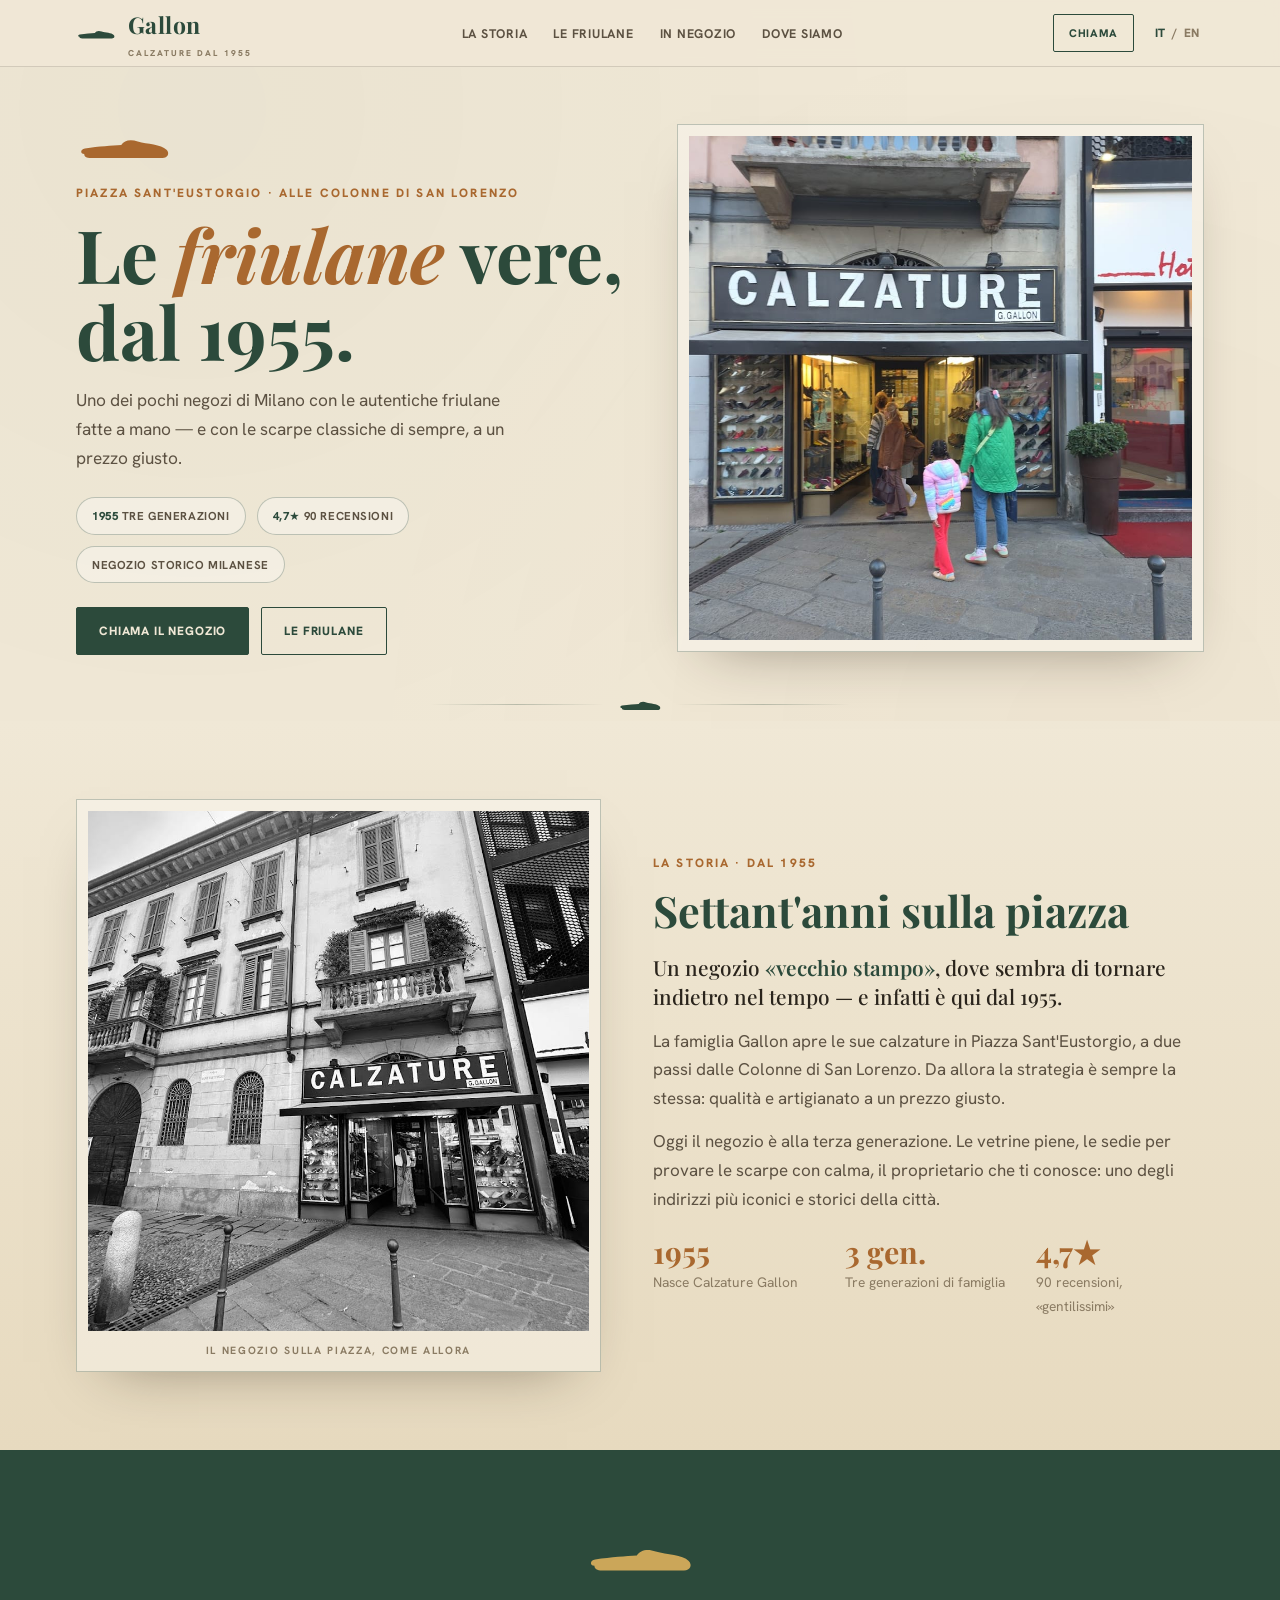
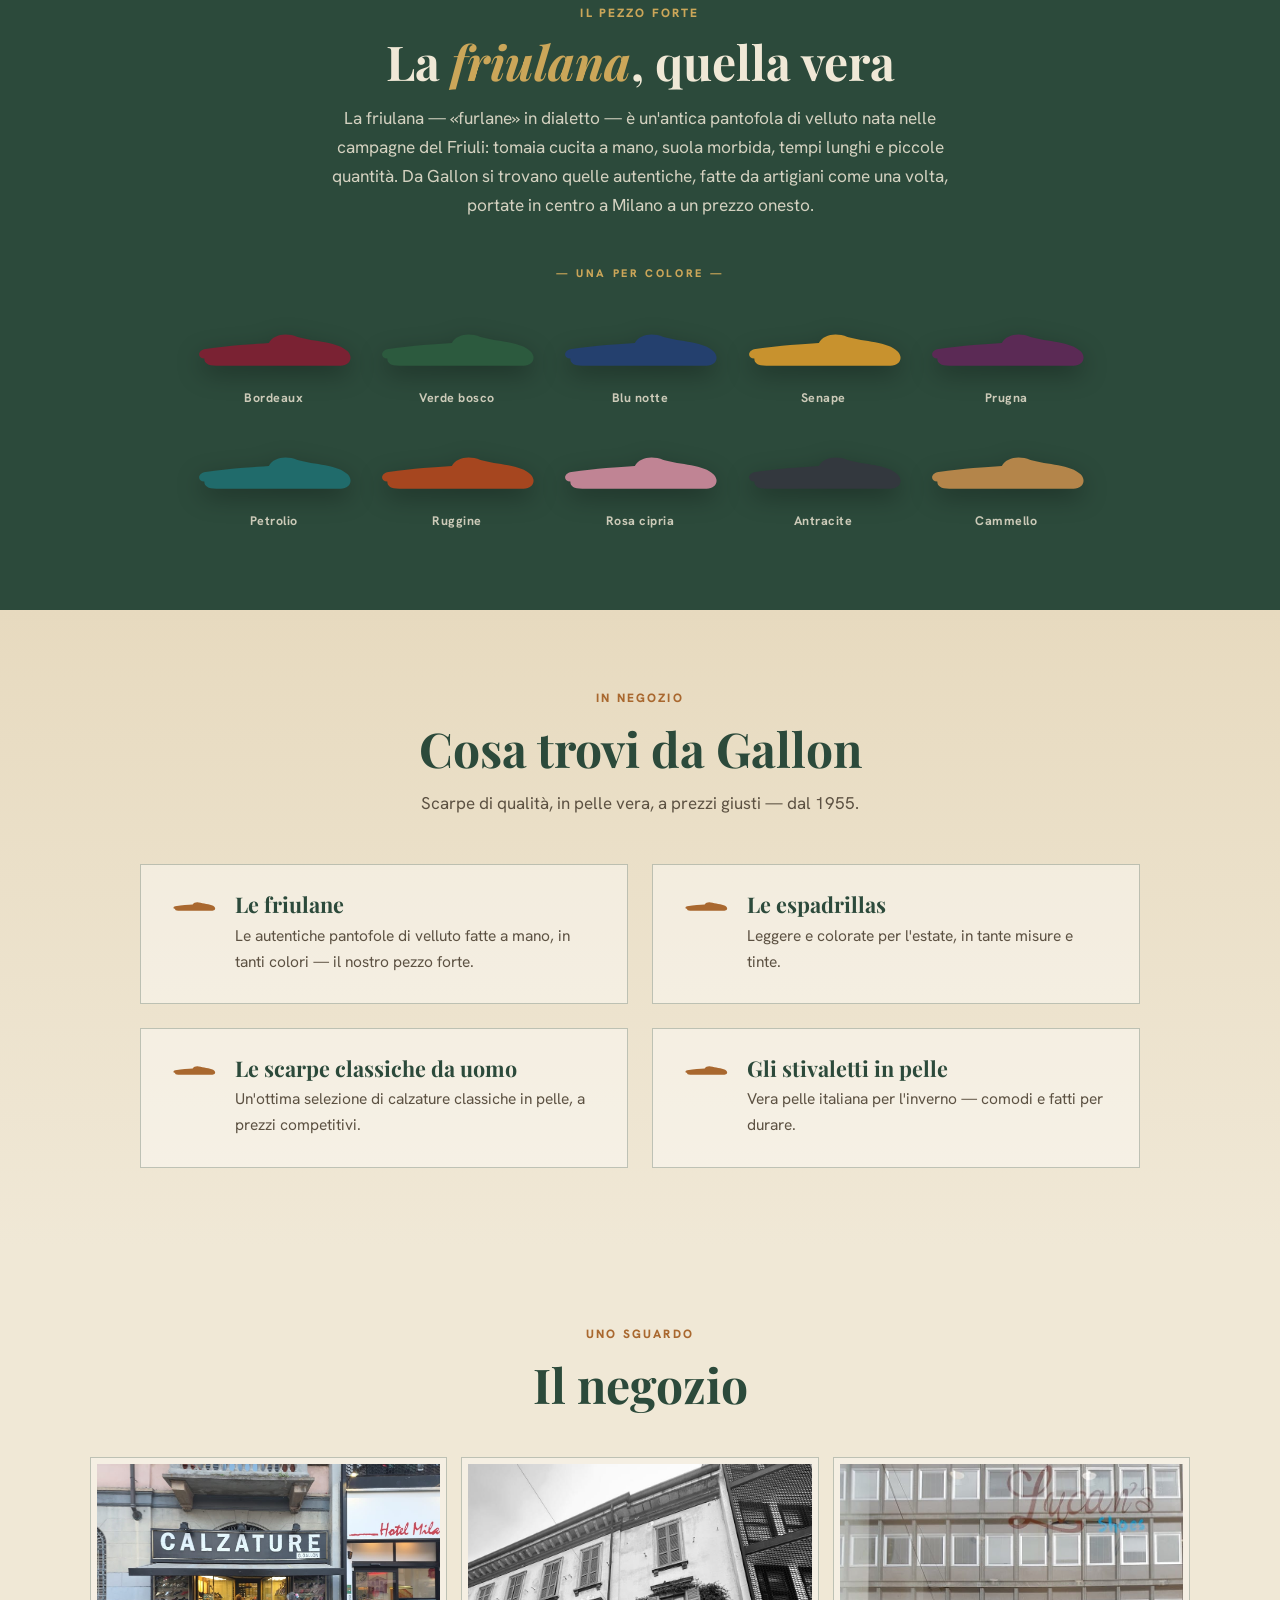
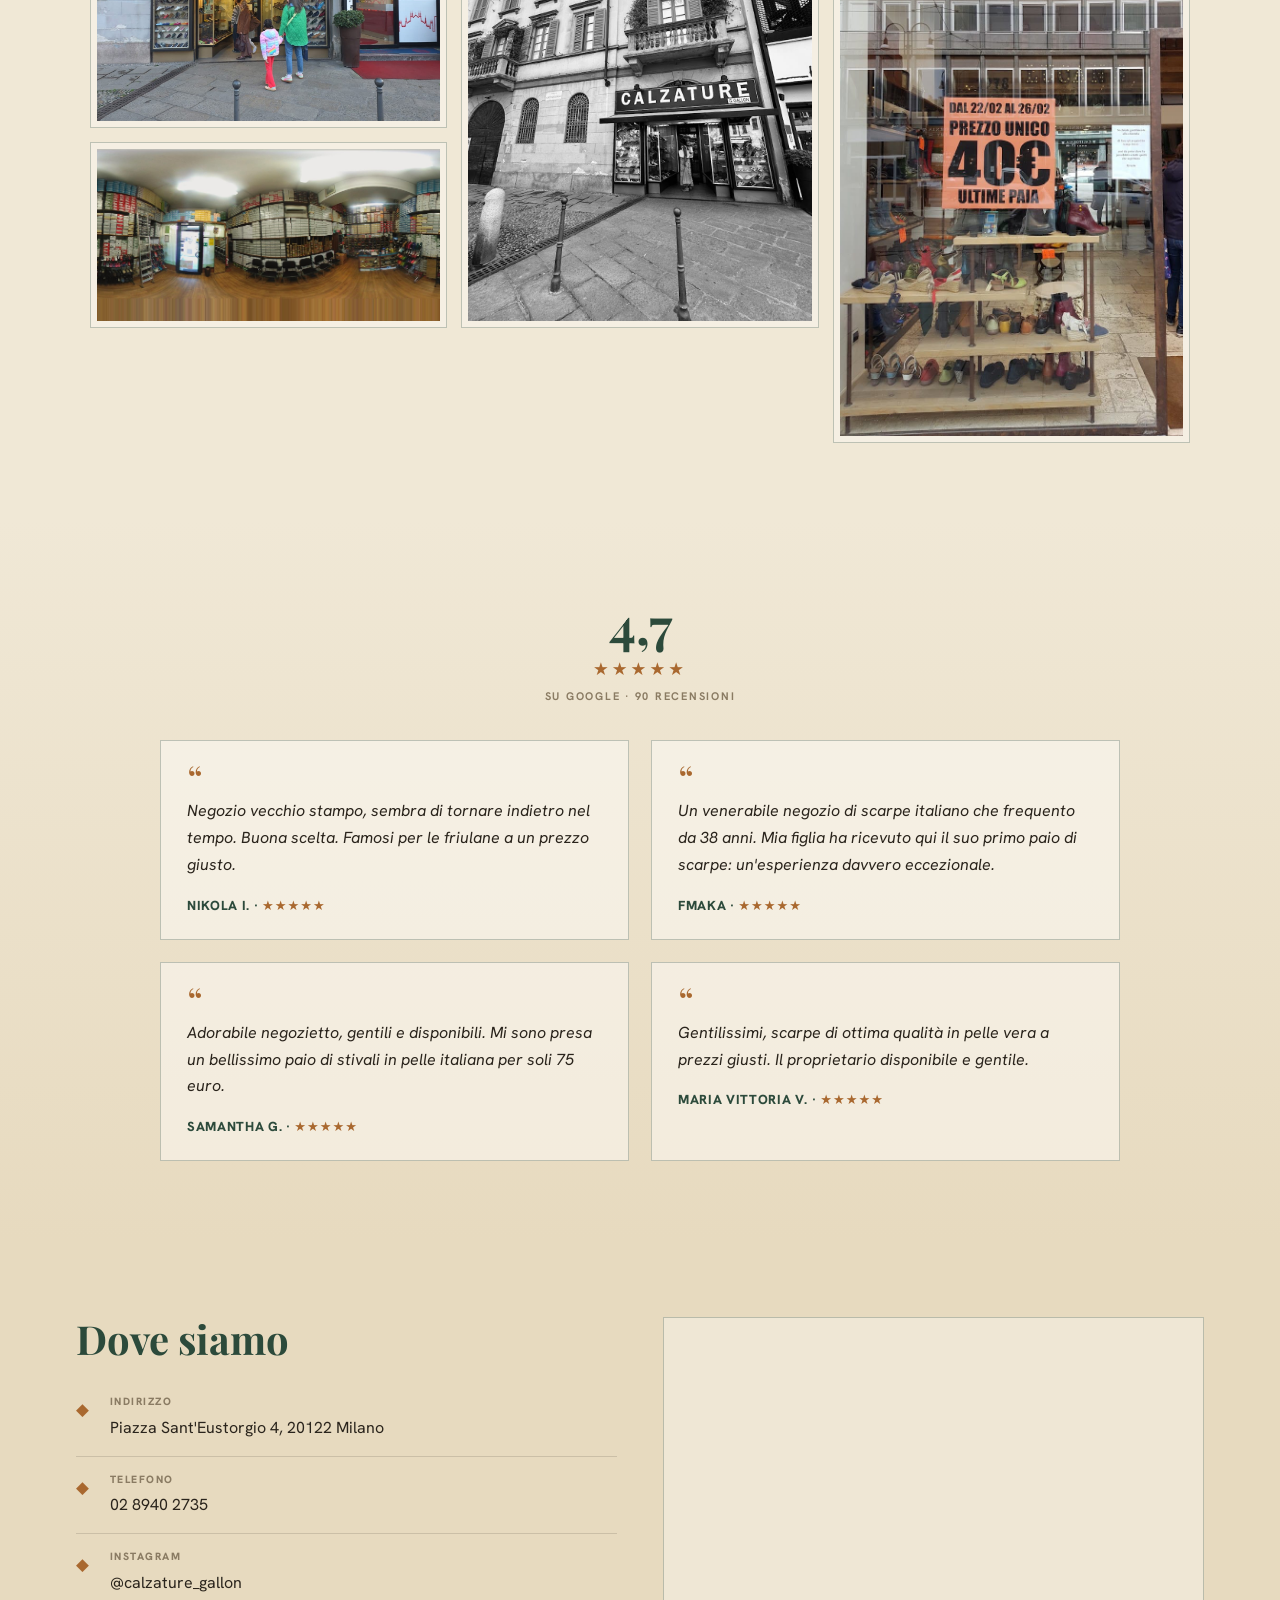
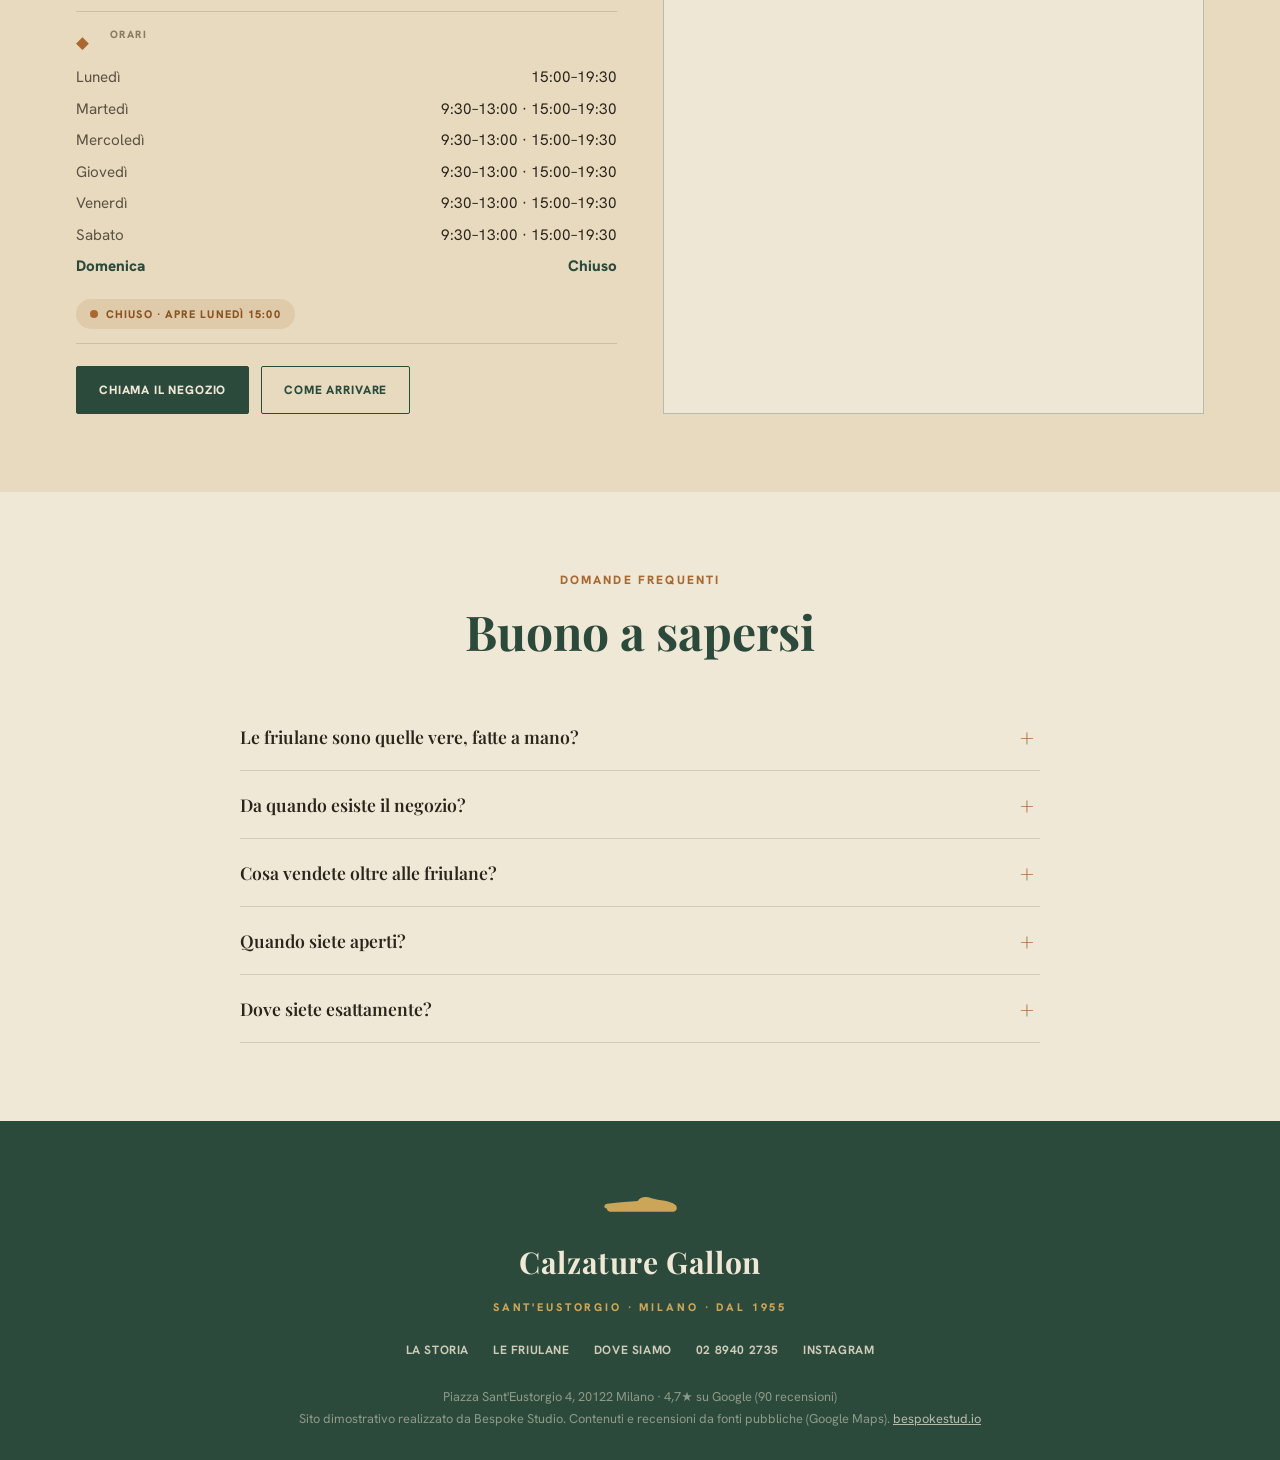
==== index.html @ dffd57d7 "Calzature Gallon — le friulane vere, dal 1955 Co-Authored-By: Claude Opus 4.8 <noreply@anthropic.com" ====
<!DOCTYPE html>
<html lang="it">
<head>
<meta charset="UTF-8">
<meta name="viewport" content="width=device-width, initial-scale=1.0">
<title>Calzature Gallon — le friulane vere, dal 1955 · Milano</title>
<meta name="description" content="Calzature Gallon, in Piazza Sant'Eustorgio a Milano dal 1955. Uno dei pochi negozi con le vere friulane fatte a mano, a un prezzo giusto — con espadrillas e scarpe classiche in pelle. Tre generazioni, vecchio stampo.">
<link rel="preconnect" href="https://fonts.googleapis.com">
<link rel="preconnect" href="https://fonts.gstatic.com" crossorigin>
<link href="https://fonts.googleapis.com/css2?family=Playfair+Display:ital,wght@0,500;0,600;0,700;1,500;1,600&family=Hanken+Grotesk:wght@400;500;600;700;800&display=swap" rel="stylesheet">
<link rel="stylesheet" href="css/styles.css?v=1">
<link rel="icon" href="data:image/svg+xml,<svg xmlns='http://www.w3.org/2000/svg' viewBox='0 0 140 62'><rect width='140' height='62' fill='%232C4A3B'/><path d='M12 44 C6 44 6 37 13 36 C34 33 52 32 66 31 C70 24 80 22 90 26 C104 30 124 30 132 38 C137 43 134 50 126 50 L22 50 C15 50 12 48 12 44 Z' fill='%23CBA659'/></svg>">
</head>
<body>

<!-- intro -->
<div id="intro">
  <svg class="friul" viewBox="0 0 140 62"><path d="M12 44 C6 44 6 37 13 36 C34 33 52 32 66 31 C70 24 80 22 90 26 C104 30 124 30 132 38 C137 43 134 50 126 50 L22 50 C15 50 12 48 12 44 Z"/></svg>
  <div class="i-name">Calzature Gallon</div>
  <div class="i-sub">Sant'Eustorgio · dal 1955</div>
</div>

<!-- header -->
<header>
  <nav class="nav wrap">
    <a class="brand" href="#hero" aria-label="Calzature Gallon">
      <svg class="friul" viewBox="0 0 140 62"><path d="M12 44 C6 44 6 37 13 36 C34 33 52 32 66 31 C70 24 80 22 90 26 C104 30 124 30 132 38 C137 43 134 50 126 50 L22 50 C15 50 12 48 12 44 Z"/></svg>
      <b>Gallon<span>Calzature dal 1955</span></b>
    </a>
    <div class="nav-links" id="navlinks">
      <a href="#storia" data-i18n="nav.storia">La storia</a>
      <a href="#friulana" data-i18n="nav.friul">Le friulane</a>
      <a href="#negozio" data-i18n="nav.negozio">In negozio</a>
      <a href="#dove" data-i18n="nav.dove">Dove siamo</a>
    </div>
    <div style="display:flex;align-items:center;gap:16px">
      <a class="nav-cta" href="tel:+390289402735" data-i18n="nav.cta">Chiama</a>
      <div class="lang"><button data-lang="it" class="on">IT</button><span>/</span><button data-lang="en">EN</button></div>
      <button class="burger" id="burger" aria-label="Menu"><span></span><span></span><span></span></button>
    </div>
  </nav>
</header>

<main>

<!-- HERO -->
<section id="hero">
  <div class="wrap hero-grid">
    <div class="hero-copy">
      <div class="hero-emblem"><svg class="friul" viewBox="0 0 140 62"><path d="M12 44 C6 44 6 37 13 36 C34 33 52 32 66 31 C70 24 80 22 90 26 C104 30 124 30 132 38 C137 43 134 50 126 50 L22 50 C15 50 12 48 12 44 Z"/></svg></div>
      <div class="hero-kick kick" data-i18n="hero.kick">Piazza Sant'Eustorgio · alle Colonne di San Lorenzo</div>
      <h1 data-i18n="hero.h1">Le <em>friulane</em> vere, dal 1955.</h1>
      <p class="hero-lead" data-i18n="hero.lead">Uno dei pochi negozi di Milano con le autentiche friulane fatte a mano — e con le scarpe classiche di sempre, a un prezzo giusto.</p>
      <div class="hero-pills">
        <span class="pill"><b>1955</b> <span data-i18n="hero.p1">tre generazioni</span></span>
        <span class="pill"><b>4,7★</b> <span data-i18n="hero.p2">90 recensioni</span></span>
        <span class="pill" data-i18n="hero.p3">Negozio storico milanese</span>
      </div>
      <div class="hero-cta">
        <a class="btn btn-solid" href="tel:+390289402735" data-i18n="hero.cta1">Chiama il negozio</a>
        <a class="btn btn-ghost" href="#friulana" data-i18n="hero.cta2">Le friulane</a>
      </div>
    </div>
    <div class="hero-photo reveal">
      <img src="img/facciata.jpg" alt="La facciata storica di Calzature Gallon in Piazza Sant'Eustorgio" loading="eager">
    </div>
  </div>
</section>

<div class="divider"><div class="rule"><svg class="friul" viewBox="0 0 140 62"><path d="M12 44 C6 44 6 37 13 36 C34 33 52 32 66 31 C70 24 80 22 90 26 C104 30 124 30 132 38 C137 43 134 50 126 50 L22 50 C15 50 12 48 12 44 Z"/></svg></div></div>

<!-- STORIA -->
<section id="storia">
  <div class="wrap storia-grid">
    <figure class="storia-photo reveal">
      <img src="img/facciata-bn.jpg" alt="Il negozio Gallon in una fotografia d'epoca in bianco e nero">
      <figcaption data-i18n="storia.cap">Il negozio sulla piazza, come allora</figcaption>
    </figure>
    <div class="storia-copy reveal">
      <span class="kick" data-i18n="storia.kick">La storia · dal 1955</span>
      <h2 data-i18n="storia.h2">Settant'anni sulla piazza</h2>
      <p class="lead" data-i18n="storia.lead">Un negozio <b>«vecchio stampo»</b>, dove sembra di tornare indietro nel tempo — e infatti è qui dal 1955.</p>
      <p data-i18n="storia.p1">La famiglia Gallon apre le sue calzature in Piazza Sant'Eustorgio, a due passi dalle Colonne di San Lorenzo. Da allora la strategia è sempre la stessa: qualità e artigianato a un prezzo giusto.</p>
      <p data-i18n="storia.p2">Oggi il negozio è alla terza generazione. Le vetrine piene, le sedie per provare le scarpe con calma, il proprietario che ti conosce: uno degli indirizzi più iconici e storici della città.</p>
      <div class="gens">
        <div class="gen"><div class="n">1955</div><div class="l" data-i18n="storia.g1">Nasce Calzature Gallon</div></div>
        <div class="gen"><div class="n" data-i18n="storia.g2n">3 gen.</div><div class="l" data-i18n="storia.g2">Tre generazioni di famiglia</div></div>
        <div class="gen"><div class="n">4,7★</div><div class="l" data-i18n="storia.g3">90 recensioni, «gentilissimi»</div></div>
      </div>
    </div>
  </div>
</section>

<!-- FRIULANA (signature) -->
<section id="friulana">
  <div class="wrap">
    <div class="friul-top reveal">
      <svg class="friul" viewBox="0 0 140 62"><path d="M12 44 C6 44 6 37 13 36 C34 33 52 32 66 31 C70 24 80 22 90 26 C104 30 124 30 132 38 C137 43 134 50 126 50 L22 50 C15 50 12 48 12 44 Z"/></svg>
      <span class="kick" data-i18n="friul.kick">Il pezzo forte</span>
      <h2 data-i18n="friul.h2">La <em>friulana</em>, quella vera</h2>
      <p data-i18n="friul.p1">La friulana — «furlane» in dialetto — è un'antica pantofola di velluto nata nelle campagne del Friuli: tomaia cucita a mano, suola morbida, tempi lunghi e piccole quantità. Da Gallon si trovano quelle autentiche, fatte da artigiani come una volta, portate in centro a Milano a un prezzo onesto.</p>
    </div>
    <div class="colors-lab" data-i18n="friul.lab">— una per colore —</div>
    <div class="colors reveal">
      <div class="swatch"><svg class="friul" viewBox="0 0 140 62" style="color:#7A2233"><path d="M12 44 C6 44 6 37 13 36 C34 33 52 32 66 31 C70 24 80 22 90 26 C104 30 124 30 132 38 C137 43 134 50 126 50 L22 50 C15 50 12 48 12 44 Z"/></svg><span>Bordeaux</span></div>
      <div class="swatch"><svg class="friul" viewBox="0 0 140 62" style="color:#2C5A3E"><path d="M12 44 C6 44 6 37 13 36 C34 33 52 32 66 31 C70 24 80 22 90 26 C104 30 124 30 132 38 C137 43 134 50 126 50 L22 50 C15 50 12 48 12 44 Z"/></svg><span>Verde bosco</span></div>
      <div class="swatch"><svg class="friul" viewBox="0 0 140 62" style="color:#24406E"><path d="M12 44 C6 44 6 37 13 36 C34 33 52 32 66 31 C70 24 80 22 90 26 C104 30 124 30 132 38 C137 43 134 50 126 50 L22 50 C15 50 12 48 12 44 Z"/></svg><span>Blu notte</span></div>
      <div class="swatch"><svg class="friul" viewBox="0 0 140 62" style="color:#C8922E"><path d="M12 44 C6 44 6 37 13 36 C34 33 52 32 66 31 C70 24 80 22 90 26 C104 30 124 30 132 38 C137 43 134 50 126 50 L22 50 C15 50 12 48 12 44 Z"/></svg><span>Senape</span></div>
      <div class="swatch"><svg class="friul" viewBox="0 0 140 62" style="color:#5B2A55"><path d="M12 44 C6 44 6 37 13 36 C34 33 52 32 66 31 C70 24 80 22 90 26 C104 30 124 30 132 38 C137 43 134 50 126 50 L22 50 C15 50 12 48 12 44 Z"/></svg><span>Prugna</span></div>
      <div class="swatch"><svg class="friul" viewBox="0 0 140 62" style="color:#206B6B"><path d="M12 44 C6 44 6 37 13 36 C34 33 52 32 66 31 C70 24 80 22 90 26 C104 30 124 30 132 38 C137 43 134 50 126 50 L22 50 C15 50 12 48 12 44 Z"/></svg><span>Petrolio</span></div>
      <div class="swatch"><svg class="friul" viewBox="0 0 140 62" style="color:#A6461F"><path d="M12 44 C6 44 6 37 13 36 C34 33 52 32 66 31 C70 24 80 22 90 26 C104 30 124 30 132 38 C137 43 134 50 126 50 L22 50 C15 50 12 48 12 44 Z"/></svg><span>Ruggine</span></div>
      <div class="swatch"><svg class="friul" viewBox="0 0 140 62" style="color:#C08494"><path d="M12 44 C6 44 6 37 13 36 C34 33 52 32 66 31 C70 24 80 22 90 26 C104 30 124 30 132 38 C137 43 134 50 126 50 L22 50 C15 50 12 48 12 44 Z"/></svg><span>Rosa cipria</span></div>
      <div class="swatch"><svg class="friul" viewBox="0 0 140 62" style="color:#33383E"><path d="M12 44 C6 44 6 37 13 36 C34 33 52 32 66 31 C70 24 80 22 90 26 C104 30 124 30 132 38 C137 43 134 50 126 50 L22 50 C15 50 12 48 12 44 Z"/></svg><span>Antracite</span></div>
      <div class="swatch"><svg class="friul" viewBox="0 0 140 62" style="color:#B4854A"><path d="M12 44 C6 44 6 37 13 36 C34 33 52 32 66 31 C70 24 80 22 90 26 C104 30 124 30 132 38 C137 43 134 50 126 50 L22 50 C15 50 12 48 12 44 Z"/></svg><span>Cammello</span></div>
    </div>
  </div>
</section>

<!-- IN NEGOZIO -->
<section id="negozio">
  <div class="wrap">
    <div class="sec-head reveal">
      <span class="kick" data-i18n="neg.kick">In negozio</span>
      <h2 data-i18n="neg.h2">Cosa trovi da Gallon</h2>
      <p data-i18n="neg.sub">Scarpe di qualità, in pelle vera, a prezzi giusti — dal 1955.</p>
    </div>
    <div class="trovi">
      <div class="trovi-card reveal"><span class="ic"><svg class="friul" viewBox="0 0 140 62"><path d="M12 44 C6 44 6 37 13 36 C34 33 52 32 66 31 C70 24 80 22 90 26 C104 30 124 30 132 38 C137 43 134 50 126 50 L22 50 C15 50 12 48 12 44 Z"/></svg></span><div><h3 data-i18n="neg.c1h">Le friulane</h3><p data-i18n="neg.c1p">Le autentiche pantofole di velluto fatte a mano, in tanti colori — il nostro pezzo forte.</p></div></div>
      <div class="trovi-card reveal"><span class="ic"><svg class="friul" viewBox="0 0 140 62"><path d="M12 44 C6 44 6 37 13 36 C34 33 52 32 66 31 C70 24 80 22 90 26 C104 30 124 30 132 38 C137 43 134 50 126 50 L22 50 C15 50 12 48 12 44 Z"/></svg></span><div><h3 data-i18n="neg.c2h">Le espadrillas</h3><p data-i18n="neg.c2p">Leggere e colorate per l'estate, in tante misure e tinte.</p></div></div>
      <div class="trovi-card reveal"><span class="ic"><svg class="friul" viewBox="0 0 140 62"><path d="M12 44 C6 44 6 37 13 36 C34 33 52 32 66 31 C70 24 80 22 90 26 C104 30 124 30 132 38 C137 43 134 50 126 50 L22 50 C15 50 12 48 12 44 Z"/></svg></span><div><h3 data-i18n="neg.c3h">Le scarpe classiche da uomo</h3><p data-i18n="neg.c3p">Un'ottima selezione di calzature classiche in pelle, a prezzi competitivi.</p></div></div>
      <div class="trovi-card reveal"><span class="ic"><svg class="friul" viewBox="0 0 140 62"><path d="M12 44 C6 44 6 37 13 36 C34 33 52 32 66 31 C70 24 80 22 90 26 C104 30 124 30 132 38 C137 43 134 50 126 50 L22 50 C15 50 12 48 12 44 Z"/></svg></span><div><h3 data-i18n="neg.c4h">Gli stivaletti in pelle</h3><p data-i18n="neg.c4p">Vera pelle italiana per l'inverno — comodi e fatti per durare.</p></div></div>
    </div>
  </div>
</section>

<!-- GALLERY -->
<section id="gallery-sec">
  <div class="wrap">
    <div class="sec-head reveal">
      <span class="kick" data-i18n="gal.kick">Uno sguardo</span>
      <h2 data-i18n="gal.h2">Il negozio</h2>
    </div>
    <div class="gallery reveal">
      <figure><img src="img/facciata.jpg" alt="La vetrina di Calzature Gallon" loading="lazy"></figure>
      <figure><img src="img/interno.jpg" alt="L'interno con le pareti di scatole e le sedie per provare le scarpe" loading="lazy"></figure>
      <figure><img src="img/facciata-bn.jpg" alt="Il negozio Gallon in bianco e nero" loading="lazy"></figure>
      <figure><img src="img/saldo.jpg" alt="Il banco delle scarpe a un prezzo giusto" loading="lazy"></figure>
    </div>
  </div>
</section>

<!-- RECENSIONI -->
<section id="recensioni">
  <div class="wrap">
    <div class="rev-top reveal">
      <div class="rev-score">4,7</div>
      <div class="rev-stars">★★★★★</div>
      <div class="rev-src" data-i18n="rev.src">Su Google · 90 recensioni</div>
    </div>
    <div class="rev-grid">
      <div class="rev-card reveal"><div class="q">“</div><p data-i18n="rev.q1">Negozio vecchio stampo, sembra di tornare indietro nel tempo. Buona scelta. Famosi per le friulane a un prezzo giusto.</p><div class="who">Nikola I. · <span class="st">★★★★★</span></div></div>
      <div class="rev-card reveal"><div class="q">“</div><p data-i18n="rev.q2">Un venerabile negozio di scarpe italiano che frequento da 38 anni. Mia figlia ha ricevuto qui il suo primo paio di scarpe: un'esperienza davvero eccezionale.</p><div class="who">FMAKA · <span class="st">★★★★★</span></div></div>
      <div class="rev-card reveal"><div class="q">“</div><p data-i18n="rev.q3">Adorabile negozietto, gentili e disponibili. Mi sono presa un bellissimo paio di stivali in pelle italiana per soli 75 euro.</p><div class="who">Samantha G. · <span class="st">★★★★★</span></div></div>
      <div class="rev-card reveal"><div class="q">“</div><p data-i18n="rev.q4">Gentilissimi, scarpe di ottima qualità in pelle vera a prezzi giusti. Il proprietario disponibile e gentile.</p><div class="who">Maria Vittoria V. · <span class="st">★★★★★</span></div></div>
    </div>
  </div>
</section>

<!-- DOVE -->
<section id="dove">
  <div class="wrap dove-grid">
    <div class="dove-info reveal">
      <h2 data-i18n="dove.h2">Dove siamo</h2>
      <div class="info-row"><span class="ic">◆</span><div><div class="lb" data-i18n="dove.addr">Indirizzo</div>
        <a class="vl" href="https://maps.google.com/?q=Calzature+Gallon+Piazza+Sant'Eustorgio+4+Milano" target="_blank" rel="noopener">Piazza Sant'Eustorgio 4, 20122 Milano</a></div></div>
      <div class="info-row"><span class="ic">◆</span><div><div class="lb" data-i18n="dove.phone">Telefono</div>
        <a class="vl" href="tel:+390289402735">02 8940 2735</a></div></div>
      <div class="info-row"><span class="ic">◆</span><div><div class="lb">Instagram</div>
        <a class="vl" href="https://instagram.com/calzature_gallon" target="_blank" rel="noopener">@calzature_gallon</a></div></div>
      <div class="info-row" style="flex-direction:column;gap:6px">
        <div style="display:flex;gap:14px"><span class="ic">◆</span><div class="lb" data-i18n="dove.hours">Orari</div></div>
        <div id="hours" style="width:100%"></div>
        <div id="statusbox"></div>
      </div>
      <div class="cta-row">
        <a class="btn btn-solid" href="tel:+390289402735" data-i18n="dove.call">Chiama il negozio</a>
        <a class="btn btn-ghost" href="https://maps.google.com/?q=Calzature+Gallon+Piazza+Sant'Eustorgio+4+Milano" target="_blank" rel="noopener" data-i18n="dove.dir">Come arrivare</a>
      </div>
    </div>
    <div class="dove-map reveal">
      <iframe title="Mappa Calzature Gallon" loading="lazy" referrerpolicy="no-referrer-when-downgrade"
        src="https://www.google.com/maps?q=Calzature+Gallon+Piazza+Sant'Eustorgio+4+Milano&output=embed"></iframe>
    </div>
  </div>
</section>

<!-- FAQ -->
<section id="faq">
  <div class="wrap">
    <div class="sec-head reveal">
      <span class="kick" data-i18n="faq.kick">Domande frequenti</span>
      <h2 data-i18n="faq.h2">Buono a sapersi</h2>
    </div>
    <div class="faq-list reveal">
      <div class="faq-item"><button class="faq-q" data-i18n="faq.q1">Le friulane sono quelle vere, fatte a mano?</button><div class="faq-a"><p data-i18n="faq.a1">Sì: da Gallon trovi le autentiche friulane in velluto, cucite a mano da artigiani secondo la tradizione, in tanti colori — a un prezzo onesto.</p></div></div>
      <div class="faq-item"><button class="faq-q" data-i18n="faq.q2">Da quando esiste il negozio?</button><div class="faq-a"><p data-i18n="faq.a2">Dal 1955, sempre in Piazza Sant'Eustorgio. Oggi siamo alla terza generazione della famiglia Gallon.</p></div></div>
      <div class="faq-item"><button class="faq-q" data-i18n="faq.q3">Cosa vendete oltre alle friulane?</button><div class="faq-a"><p data-i18n="faq.a3">Espadrillas, scarpe classiche da uomo in pelle, stivaletti in pelle italiana e calzature di qualità per tutti i giorni, a prezzi competitivi.</p></div></div>
      <div class="faq-item"><button class="faq-q" data-i18n="faq.q4">Quando siete aperti?</button><div class="faq-a"><p data-i18n="faq.a4">Lunedì 15:00–19:30; da martedì a sabato 09:30–13:00 e 15:00–19:30. Domenica chiuso.</p></div></div>
      <div class="faq-item"><button class="faq-q" data-i18n="faq.q5">Dove siete esattamente?</button><div class="faq-a"><p data-i18n="faq.a5">In Piazza Sant'Eustorgio 4, alla fine del Corso di Porta Ticinese, a due passi dalle Colonne di San Lorenzo.</p></div></div>
    </div>
  </div>
</section>

</main>

<!-- FOOTER -->
<footer>
  <svg class="friul" viewBox="0 0 140 62"><path d="M12 44 C6 44 6 37 13 36 C34 33 52 32 66 31 C70 24 80 22 90 26 C104 30 124 30 132 38 C137 43 134 50 126 50 L22 50 C15 50 12 48 12 44 Z"/></svg>
  <div class="f-name">Calzature Gallon</div>
  <div class="f-sub" data-i18n="foot.sub">Sant'Eustorgio · Milano · dal 1955</div>
  <div class="f-links">
    <a href="#storia" data-i18n="nav.storia">La storia</a>
    <a href="#friulana" data-i18n="nav.friul">Le friulane</a>
    <a href="#dove" data-i18n="nav.dove">Dove siamo</a>
    <a href="tel:+390289402735">02 8940 2735</a>
    <a href="https://instagram.com/calzature_gallon" target="_blank" rel="noopener">Instagram</a>
  </div>
  <div class="f-fine">
    Piazza Sant'Eustorgio 4, 20122 Milano · <span data-i18n="foot.rating">4,7★ su Google (90 recensioni)</span><br>
    <span data-i18n="foot.demo">Sito dimostrativo realizzato da Bespoke Studio. Contenuti e recensioni da fonti pubbliche (Google Maps).</span>
    <a href="https://bespokestud.io" target="_blank" rel="noopener">bespokestud.io</a>
  </div>
</footer>

<div class="actionbar">
  <a class="a-call" href="tel:+390289402735"><span data-i18n="ab.call">Chiama</span><span class="a-state" id="ab-state"></span></a>
  <a class="a-map" href="https://maps.google.com/?q=Calzature+Gallon+Piazza+Sant'Eustorgio+4+Milano" target="_blank" rel="noopener" data-i18n="ab.map">Mappa</a>
</div>

<script src="js/main.js?v=1"></script>
</body>
</html>
---- css/styles.css ----
/* ============================================================
   Calzature Gallon — le friulane vere, dal 1955 (Sant'Eustorgio)
   Gesto-firma: la FRIULANA (silhouette pantofola) + «una per colore»
   (la friulana nei colori del velluto) + heritage «vecchio stampo»
   Font: Playfair Display (display) · Hanken Grotesk (body)
   ============================================================ */
:root{
  --paper:#F0E8D6; --paper-2:#E7DABF; --paper-3:#DECBA6;
  --green:#2C4A3B; --green-2:#213A2E; --green-soft:#4A6A58;
  --cognac:#A9682F; --cognac-2:#8A5322;
  --ink:#2A241C; --ink-soft:#5C5142; --ink-mute:#8A7B63;
  --gold:#B0893D; --gold-2:#CBA659;
  --line:rgba(42,36,28,.15); --line-g:rgba(44,74,59,.28);
  --shadow:0 24px 58px -34px rgba(42,30,16,.5);
  --display:'Playfair Display',Georgia,serif;
  --body:'Hanken Grotesk',system-ui,sans-serif;
  --wrap:1180px;
}
*{box-sizing:border-box;margin:0;padding:0}
html{scroll-behavior:smooth}
body{font-family:var(--body);background:var(--paper);color:var(--ink);line-height:1.68;
  -webkit-font-smoothing:antialiased;overflow-x:hidden;font-size:17px}
img{max-width:100%;display:block}
a{color:inherit;text-decoration:none}
h1,h2,h3{font-family:var(--display);font-weight:700;line-height:1.1}
.wrap{max-width:var(--wrap);margin:0 auto;padding:0 26px}
.reveal{opacity:0;transform:translateY(22px);transition:opacity .9s ease,transform .9s ease}
.reveal.in{opacity:1;transform:none}
@media (prefers-reduced-motion:reduce){.reveal{opacity:1;transform:none;transition:none}}

body::before{content:"";position:fixed;inset:0;pointer-events:none;z-index:0;opacity:.5;
  background:radial-gradient(circle at 15% 12%,rgba(44,74,59,.06),transparent 55%),radial-gradient(circle at 85% 82%,rgba(169,104,47,.05),transparent 55%)}
main,header,footer{position:relative;z-index:1}

/* friulana emblem */
.friul{display:block}
.friul path{fill:currentColor}

.kick{font-family:var(--body);font-weight:800;font-size:12px;letter-spacing:.18em;text-transform:uppercase;color:var(--cognac)}

/* divider */
.rule{display:flex;align-items:center;justify-content:center;gap:14px;max-width:420px;margin:0 auto;color:var(--green)}
.rule::before,.rule::after{content:"";height:1px;flex:1;background:linear-gradient(90deg,transparent,var(--line-g),transparent)}
.rule .friul{width:44px;height:22px}

/* ---------- intro ---------- */
#intro{position:fixed;inset:0;z-index:200;background:var(--green);
  display:flex;flex-direction:column;align-items:center;justify-content:center;gap:14px;
  transition:opacity .8s ease,visibility .8s}
#intro.gone{opacity:0;visibility:hidden}
#intro .friul{width:120px;height:60px;color:var(--gold-2)}
#intro .i-name{font-family:var(--display);font-size:44px;color:var(--paper);letter-spacing:.02em}
#intro .i-sub{font-family:var(--body);font-weight:800;font-size:11px;letter-spacing:.32em;text-transform:uppercase;color:var(--gold-2)}

/* ---------- header ---------- */
header{position:sticky;top:0;z-index:100;background:rgba(240,232,214,.92);backdrop-filter:blur(8px);border-bottom:1px solid var(--line)}
.nav{display:flex;align-items:center;justify-content:space-between;height:66px}
.brand{display:flex;align-items:center;gap:12px}
.brand .friul{width:40px;height:20px;color:var(--green)}
.brand b{font-family:var(--display);font-weight:700;font-size:23px;color:var(--green);letter-spacing:.02em}
.brand b span{display:block;font-family:var(--body);font-weight:800;font-size:8.5px;letter-spacing:.24em;color:var(--ink-mute);text-transform:uppercase;margin-top:1px}
.nav-links{display:flex;gap:26px}
.nav-links a{font-family:var(--body);font-weight:700;font-size:12.5px;letter-spacing:.06em;text-transform:uppercase;color:var(--ink-soft);transition:color .25s}
.nav-links a:hover{color:var(--green)}
.nav-cta{font-family:var(--body);font-weight:800;font-size:11px;letter-spacing:.08em;text-transform:uppercase;border:1px solid var(--green);color:var(--green);padding:9px 15px;border-radius:2px;transition:.25s}
.nav-cta:hover{background:var(--green);color:var(--paper)}
.lang{display:flex;gap:2px;align-items:center;font-weight:800;font-size:12px;color:var(--ink-mute)}
.lang button{background:none;border:none;font:inherit;color:var(--ink-mute);cursor:pointer;padding:3px 5px}
.lang button.on{color:var(--green)}
.burger{display:none;background:none;border:none;cursor:pointer;flex-direction:column;gap:5px;padding:6px}
.burger span{width:24px;height:2px;background:var(--green);display:block}

/* ---------- HERO ---------- */
#hero{padding:54px 0 32px}
.hero-grid{display:grid;grid-template-columns:1.02fr .98fr;gap:52px;align-items:center}
.hero-emblem{color:var(--cognac);margin-bottom:14px}
.hero-emblem .friul{width:96px;height:48px}
.hero-kick{margin-bottom:12px}
#hero h1{font-size:clamp(2.6rem,6vw,4.6rem);color:var(--green);line-height:1.04}
#hero h1 em{font-style:italic;color:var(--cognac)}
.hero-lead{margin:18px 0 0;color:var(--ink-soft);font-size:1.08rem;max-width:44ch}
.hero-pills{display:flex;flex-wrap:wrap;gap:11px;margin-top:24px}
.pill{font-family:var(--body);font-weight:700;font-size:11.5px;letter-spacing:.05em;text-transform:uppercase;
  border:1px solid var(--line-g);border-radius:100px;padding:8px 15px;color:var(--ink-soft);background:rgba(255,255,255,.34)}
.pill b{color:var(--green);font-weight:800}
.hero-cta{display:flex;gap:12px;margin-top:24px;flex-wrap:wrap}
.hero-photo{position:relative;border:1px solid var(--line-g);padding:11px;background:rgba(255,255,255,.34);box-shadow:var(--shadow)}
.hero-photo img{width:100%;height:clamp(380px,56vh,560px);object-fit:cover}

/* ---------- buttons ---------- */
.btn{font-family:var(--body);font-weight:800;font-size:12px;letter-spacing:.07em;text-transform:uppercase;padding:13px 22px;border-radius:2px;transition:.25s;cursor:pointer;border:1px solid var(--green)}
.btn-solid{background:var(--green);color:var(--paper)}.btn-solid:hover{background:var(--green-2)}
.btn-ghost{color:var(--green);background:transparent}.btn-ghost:hover{background:var(--green);color:var(--paper)}

/* ---------- section base ---------- */
section{padding:78px 0}
.sec-head{text-align:center;max-width:680px;margin:0 auto 46px}
.sec-head .kick{display:block;margin-bottom:14px}
.sec-head h2{font-size:clamp(1.9rem,4.2vw,3rem);color:var(--green)}
.sec-head h2 em{font-style:italic;color:var(--cognac)}
.sec-head p{margin-top:14px;color:var(--ink-soft)}
.divider{padding:6px 0}

/* ---------- STORIA ---------- */
#storia{background:linear-gradient(180deg,var(--paper),var(--paper-2))}
.storia-grid{display:grid;grid-template-columns:1fr 1.05fr;gap:52px;align-items:center}
.storia-copy .kick{display:block;margin-bottom:14px}
.storia-copy h2{font-size:clamp(1.8rem,3.8vw,2.7rem);color:var(--green);margin-bottom:18px}
.storia-copy p{margin-bottom:15px;color:var(--ink-soft)}
.storia-copy .lead{font-family:var(--display);font-size:1.3rem;line-height:1.42;color:var(--ink);font-weight:500}
.storia-copy .lead b{color:var(--green);font-weight:600}
.gens{display:flex;gap:24px;margin-top:24px;flex-wrap:wrap}
.gen{flex:1;min-width:110px}
.gen .n{font-family:var(--display);font-weight:700;font-size:1.9rem;color:var(--cognac);line-height:1}
.gen .l{font-size:.86rem;color:var(--ink-mute);margin-top:4px}
.storia-photo{position:relative;border:1px solid var(--line-g);padding:11px;background:rgba(255,255,255,.34);box-shadow:var(--shadow)}
.storia-photo img{width:100%;height:520px;object-fit:cover}
.storia-photo figcaption{font-family:var(--body);font-weight:700;font-size:10.5px;letter-spacing:.16em;text-transform:uppercase;color:var(--ink-mute);text-align:center;padding-top:11px}

/* ---------- FRIULANA (signature, green band) ---------- */
#friulana{background:var(--green);color:var(--paper);position:relative;overflow:hidden}
.friul-top{max-width:760px;margin:0 auto 44px;text-align:center}
.friul-top .friul{width:110px;height:55px;color:var(--gold-2);margin:0 auto 20px}
.friul-top .kick{color:var(--gold-2);display:block;margin-bottom:12px}
.friul-top h2{font-size:clamp(2rem,4.6vw,3rem);color:var(--paper)}
.friul-top h2 em{font-style:italic;color:var(--gold-2)}
.friul-top p{color:rgba(240,232,214,.86);font-size:1.08rem;max-width:620px;margin:16px auto 0}
.colors-lab{text-align:center;font-family:var(--body);font-weight:800;font-size:11px;letter-spacing:.24em;text-transform:uppercase;color:var(--gold-2);margin-bottom:24px}
.colors{display:grid;grid-template-columns:repeat(5,1fr);gap:20px 16px;max-width:900px;margin:0 auto}
.swatch{text-align:center}
.swatch .friul{width:100%;height:auto;filter:drop-shadow(0 8px 12px rgba(0,0,0,.3))}
.swatch span{display:block;font-family:var(--body);font-weight:700;font-size:.78rem;letter-spacing:.04em;color:rgba(240,232,214,.82);margin-top:8px}

/* ---------- IN NEGOZIO ---------- */
#negozio{background:linear-gradient(180deg,var(--paper-2),var(--paper))}
.trovi{display:grid;grid-template-columns:repeat(2,1fr);gap:24px;max-width:1000px;margin:0 auto}
.trovi-card{background:rgba(255,255,255,.4);border:1px solid var(--line-g);padding:28px 30px;display:flex;gap:18px;align-items:flex-start}
.trovi-card .ic{color:var(--cognac);flex:0 0 auto}
.trovi-card .ic .friul{width:46px;height:23px}
.trovi-card h3{font-size:1.35rem;color:var(--green);margin-bottom:6px}
.trovi-card p{color:var(--ink-soft);font-size:.97rem}

/* ---------- GALLERY ---------- */
.gallery{columns:3;column-gap:14px;max-width:1100px;margin:0 auto}
.gallery figure{break-inside:avoid;margin:0 0 14px;overflow:hidden;border:1px solid var(--line-g);padding:6px;background:rgba(255,255,255,.32)}
.gallery img{width:100%;transition:transform .7s ease}
.gallery figure:hover img{transform:scale(1.045)}

/* ---------- RECENSIONI ---------- */
#recensioni{background:linear-gradient(180deg,var(--paper),var(--paper-2))}
.rev-top{text-align:center;margin-bottom:34px}
.rev-score{font-family:var(--display);font-weight:700;font-size:3.2rem;color:var(--green);line-height:1}
.rev-stars{color:var(--cognac);letter-spacing:3px;font-size:1.1rem;margin:4px 0}
.rev-src{font-family:var(--body);font-weight:700;font-size:11px;letter-spacing:.16em;text-transform:uppercase;color:var(--ink-mute)}
.rev-grid{display:grid;grid-template-columns:repeat(2,1fr);gap:22px;max-width:960px;margin:0 auto}
.rev-card{background:rgba(255,255,255,.44);border:1px solid var(--line-g);padding:26px 26px 22px}
.rev-card .q{font-family:var(--display);color:var(--cognac);font-size:2.4rem;line-height:.6}
.rev-card p{color:var(--ink);font-size:1rem;margin:8px 0 16px;font-style:italic}
.rev-card .who{font-family:var(--body);font-weight:800;font-size:.82rem;color:var(--green);letter-spacing:.05em;text-transform:uppercase}
.rev-card .st{color:var(--cognac);letter-spacing:1px}

/* ---------- DOVE ---------- */
#dove{background:var(--paper-2)}
.dove-grid{display:grid;grid-template-columns:1fr 1fr;gap:46px;align-items:stretch}
.dove-info h2{color:var(--green);font-size:clamp(1.7rem,3.6vw,2.5rem);margin-bottom:18px}
.info-row{display:flex;gap:14px;padding:14px 0;border-bottom:1px solid var(--line)}
.info-row .ic{color:var(--cognac);flex:0 0 20px;margin-top:2px;font-size:1.05rem}
.info-row .lb{font-family:var(--body);font-weight:800;font-size:10.5px;letter-spacing:.14em;text-transform:uppercase;color:var(--ink-mute);margin-bottom:2px}
.info-row .vl{color:var(--ink);font-size:1rem}
.info-row a.vl:hover{color:var(--green)}
.hours-line{display:flex;justify-content:space-between;gap:12px;font-size:.95rem;padding:3px 0}
.hours-line.today{color:var(--green);font-weight:800}
.hours-line .d{color:var(--ink-soft)}
.hours-line.today .d{color:var(--green)}
.status{display:inline-flex;align-items:center;gap:8px;font-family:var(--body);font-weight:800;font-size:11px;letter-spacing:.1em;text-transform:uppercase;margin-top:10px;padding:6px 14px;border-radius:100px}
.status .dot{width:8px;height:8px;border-radius:50%}
.status.open{background:rgba(44,74,59,.14);color:var(--green)}.status.open .dot{background:#3d7a52}
.status.closed{background:rgba(169,104,47,.14);color:var(--cognac-2)}.status.closed .dot{background:var(--cognac)}
.dove-map{border:1px solid var(--line-g);padding:10px;background:rgba(255,255,255,.34);min-height:420px}
.dove-map iframe{width:100%;height:100%;min-height:400px;border:0;filter:sepia(.08) saturate(1.03)}
.cta-row{display:flex;flex-wrap:wrap;gap:12px;margin-top:22px}

/* ---------- FAQ ---------- */
#faq{background:var(--paper)}
.faq-list{max-width:800px;margin:0 auto}
.faq-item{border-bottom:1px solid var(--line)}
.faq-q{width:100%;text-align:left;background:none;border:none;cursor:pointer;font-family:var(--display);font-weight:600;font-size:1.1rem;color:var(--ink);padding:22px 40px 22px 0;position:relative}
.faq-q::after{content:"+";position:absolute;right:6px;top:50%;transform:translateY(-50%);color:var(--cognac);font-size:1.5rem;transition:transform .3s}
.faq-item.open .faq-q::after{content:"–"}
.faq-a{max-height:0;overflow:hidden;transition:max-height .4s ease}
.faq-a p{padding:0 0 22px;color:var(--ink-soft)}

/* ---------- FOOTER ---------- */
footer{background:var(--green);color:var(--paper);text-align:center;padding:60px 0 30px}
footer .friul{width:80px;height:40px;color:var(--gold-2);margin:0 auto 16px}
footer .f-name{font-family:var(--display);font-weight:700;font-size:30px;color:var(--paper);letter-spacing:.02em}
footer .f-sub{font-family:var(--body);font-weight:800;font-size:11px;letter-spacing:.26em;text-transform:uppercase;color:var(--gold-2);margin:10px 0 24px}
footer .f-links{display:flex;gap:24px;justify-content:center;flex-wrap:wrap;font-family:var(--body);font-weight:700;font-size:12px;letter-spacing:.05em;text-transform:uppercase}
footer .f-links a{color:rgba(240,232,214,.82);transition:.25s}
footer .f-links a:hover{color:var(--gold-2)}
footer .f-fine{margin-top:26px;font-size:.8rem;color:rgba(240,232,214,.5);line-height:1.7}
footer .f-fine a{color:rgba(240,232,214,.72);text-decoration:underline}

/* ---------- action bar ---------- */
.actionbar{position:fixed;bottom:0;left:0;right:0;z-index:90;display:none;background:rgba(42,36,28,.97);backdrop-filter:blur(8px);padding:9px 14px;gap:10px;border-top:1px solid var(--line-g)}
.actionbar a{flex:1;text-align:center;font-family:var(--body);font-weight:800;font-size:11px;letter-spacing:.05em;text-transform:uppercase;padding:11px 6px;border-radius:2px}
.actionbar .a-call{background:var(--cognac);color:var(--paper)}
.actionbar .a-map{background:transparent;color:var(--paper);border:1px solid var(--gold-2)}
.actionbar .a-state{font-size:9px;color:var(--gold-2);display:block;margin-top:2px;letter-spacing:.06em}

/* ---------- responsive ---------- */
@media (max-width:900px){
  .nav-links,.nav-cta{display:none}
  .burger{display:flex}
  .nav-links.show{display:flex;position:absolute;top:66px;left:0;right:0;flex-direction:column;background:var(--paper);padding:20px 26px;gap:18px;border-bottom:1px solid var(--line)}
  .hero-grid,.storia-grid,.dove-grid{grid-template-columns:1fr;gap:34px}
  .hero-photo img,.storia-photo img{height:420px}
  .colors{grid-template-columns:repeat(3,1fr)}
  .trovi,.rev-grid{grid-template-columns:1fr}
  .gallery{columns:2}
  .actionbar{display:flex}
  body{padding-bottom:66px}
}
@media (max-width:560px){ section{padding:56px 0} .gallery{columns:1} .colors{grid-template-columns:repeat(2,1fr)} }
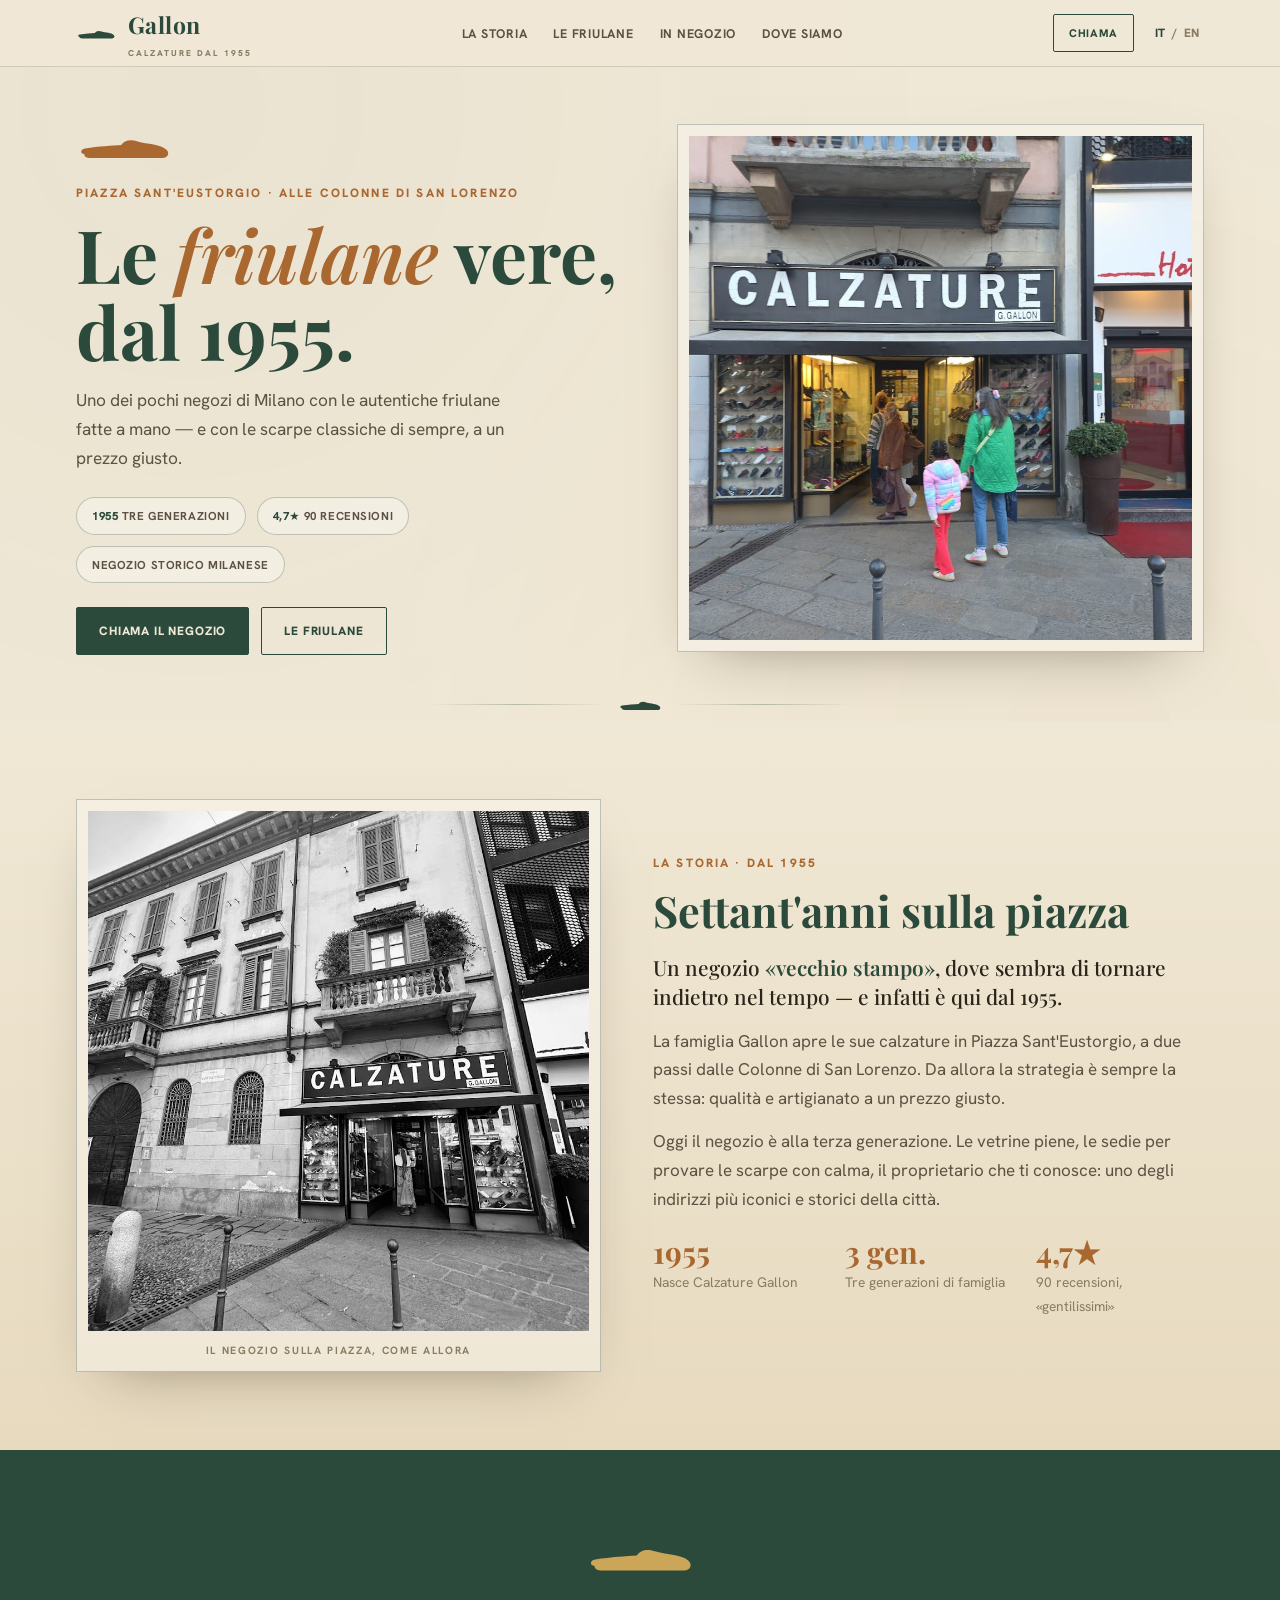
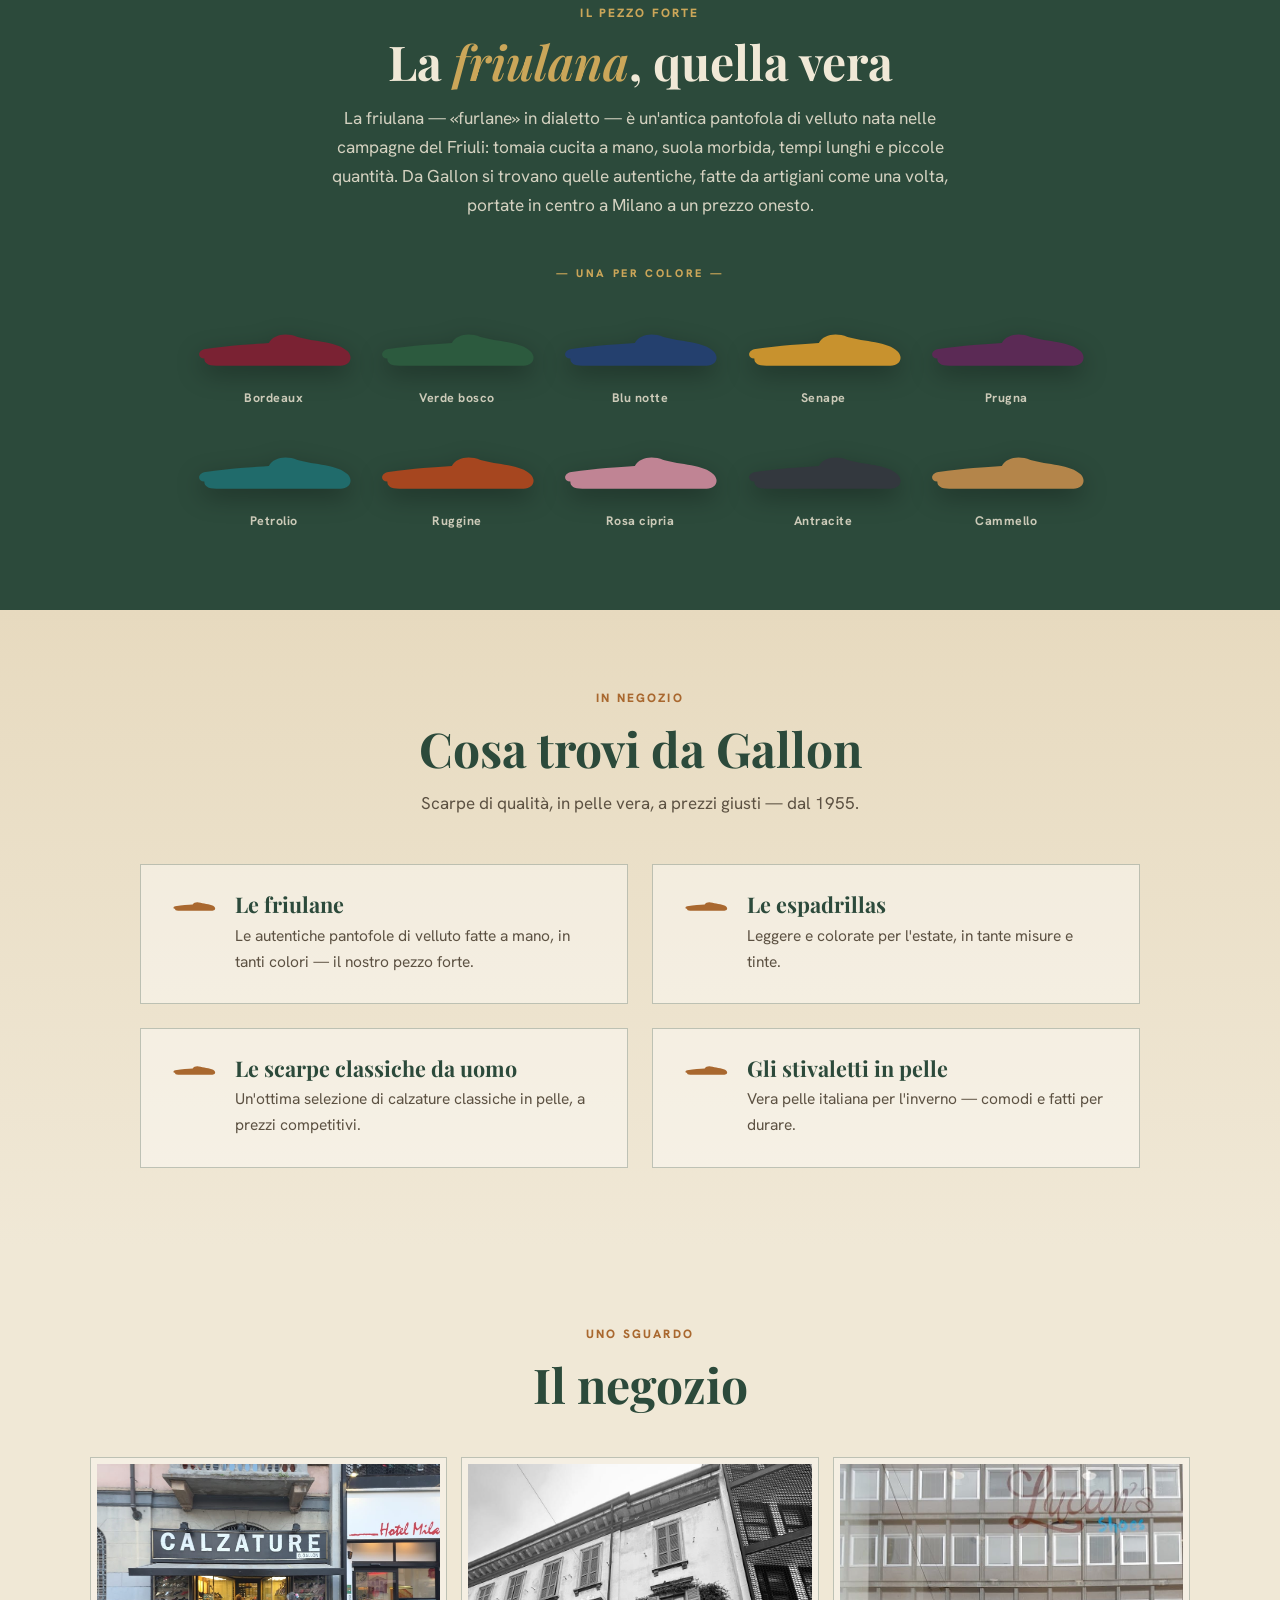
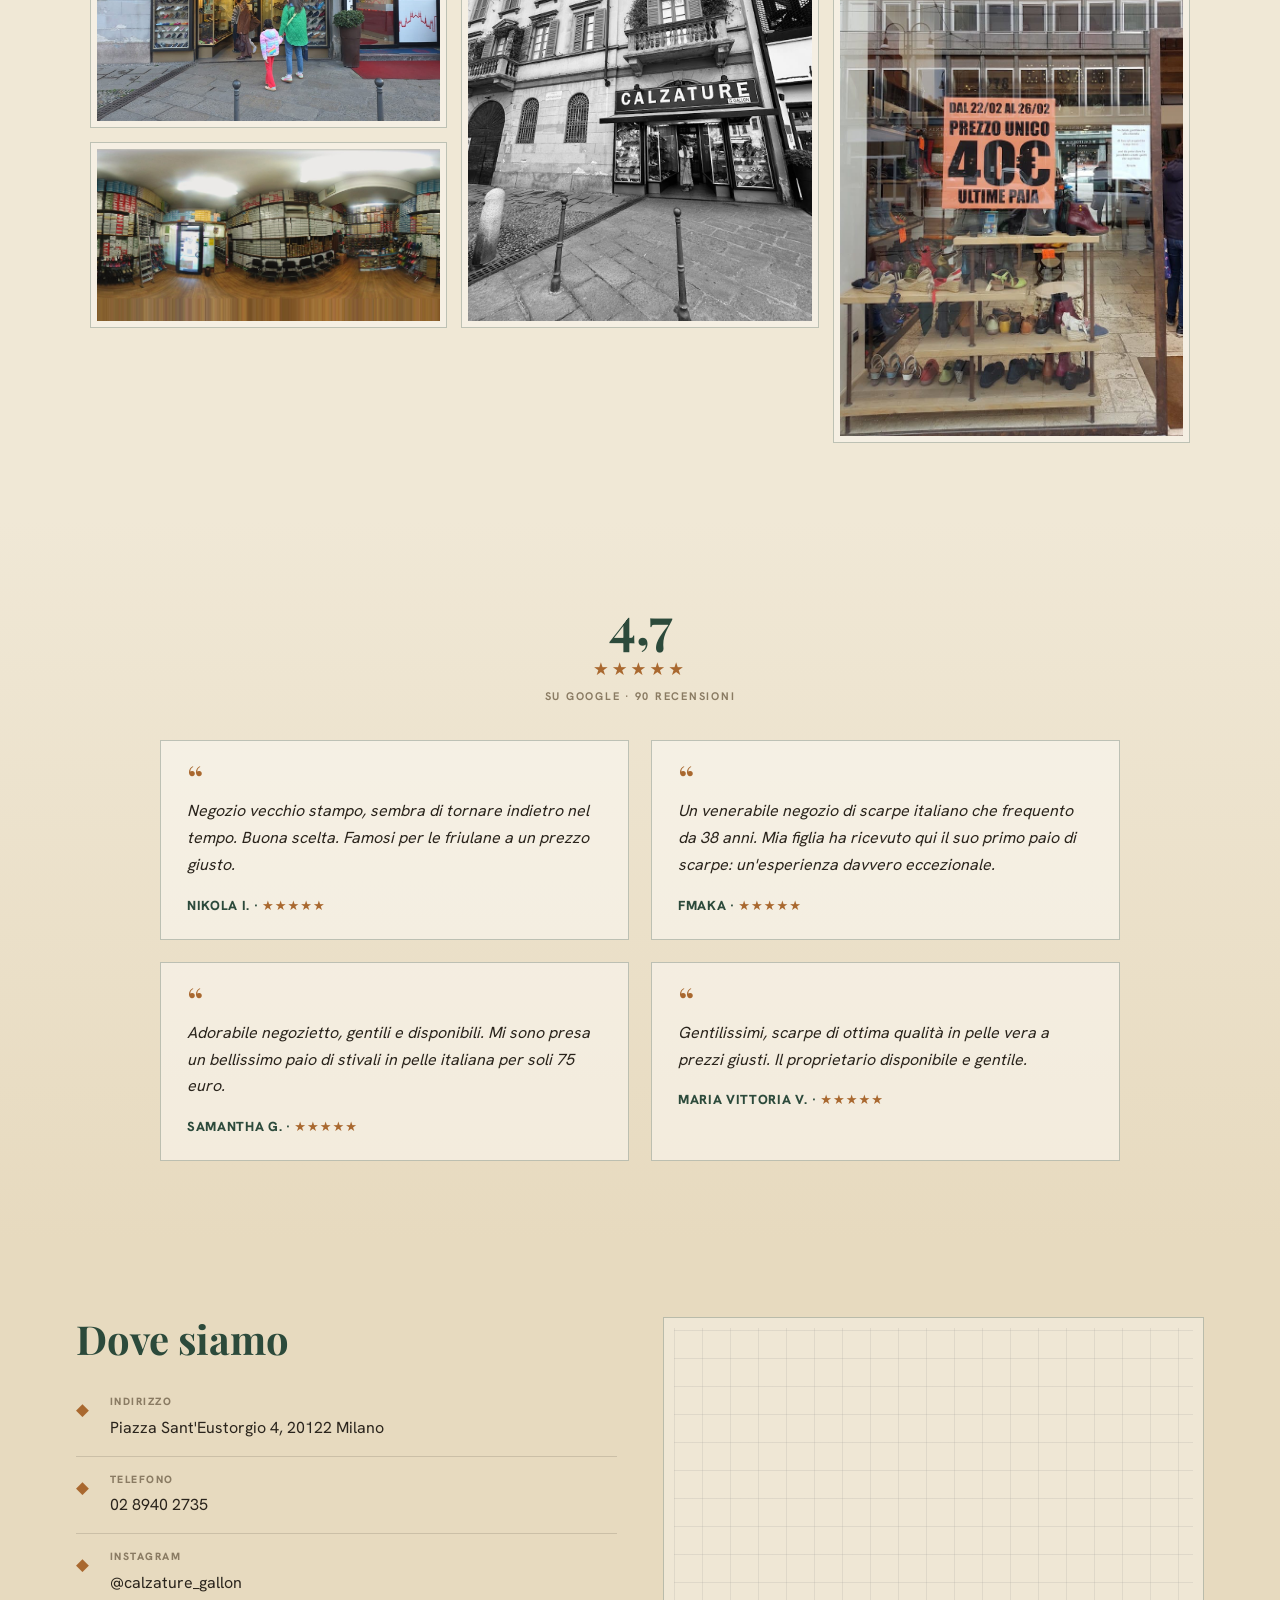
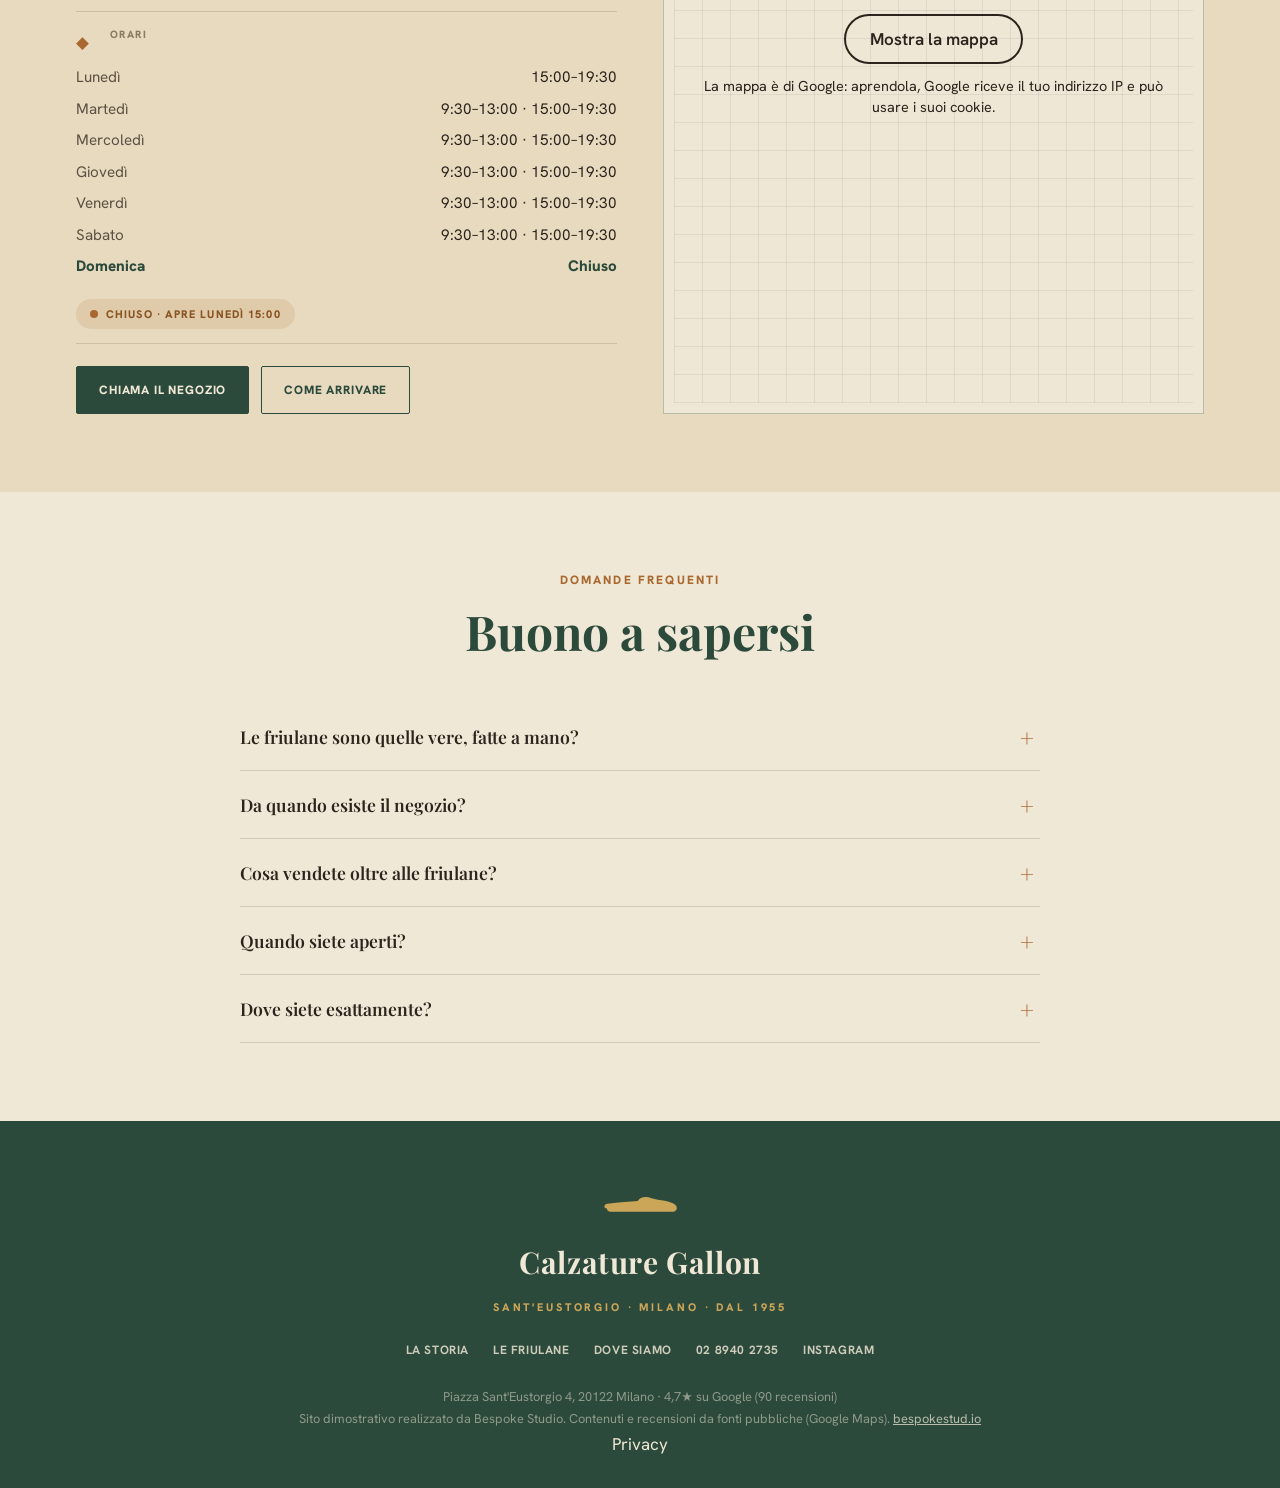
==== commit e526ee4d: "Privacy e pulizia: caratteri sul sito, mappa al clic, informativa, noindex - caratteri copiati nel s" ====
--- a/index.html
+++ b/index.html
@@ -3,11 +3,10 @@
 <head>
 <meta charset="UTF-8">
 <meta name="viewport" content="width=device-width, initial-scale=1.0">
+<meta name="robots" content="noindex">
 <title>Calzature Gallon — le friulane vere, dal 1955 · Milano</title>
 <meta name="description" content="Calzature Gallon, in Piazza Sant'Eustorgio a Milano dal 1955. Uno dei pochi negozi con le vere friulane fatte a mano, a un prezzo giusto — con espadrillas e scarpe classiche in pelle. Tre generazioni, vecchio stampo.">
-<link rel="preconnect" href="https://fonts.googleapis.com">
-<link rel="preconnect" href="https://fonts.gstatic.com" crossorigin>
-<link href="https://fonts.googleapis.com/css2?family=Playfair+Display:ital,wght@0,500;0,600;0,700;1,500;1,600&family=Hanken+Grotesk:wght@400;500;600;700;800&display=swap" rel="stylesheet">
+<link rel="stylesheet" href="fonts/fonts.css?v=1">
 <link rel="stylesheet" href="css/styles.css?v=1">
 <link rel="icon" href="data:image/svg+xml,<svg xmlns='http://www.w3.org/2000/svg' viewBox='0 0 140 62'><rect width='140' height='62' fill='%232C4A3B'/><path d='M12 44 C6 44 6 37 13 36 C34 33 52 32 66 31 C70 24 80 22 90 26 C104 30 124 30 132 38 C137 43 134 50 126 50 L22 50 C15 50 12 48 12 44 Z' fill='%23CBA659'/></svg>">
 </head>
@@ -188,8 +187,8 @@
       </div>
     </div>
     <div class="dove-map reveal">
-      <iframe title="Mappa Calzature Gallon" loading="lazy" referrerpolicy="no-referrer-when-downgrade"
-        src="https://www.google.com/maps?q=Calzature+Gallon+Piazza+Sant'Eustorgio+4+Milano&output=embed"></iframe>
+      <div class="mappa-clic" data-mappa-clic style="--mappa-h: 320px"><template><iframe title="Mappa Calzature Gallon" loading="lazy" referrerpolicy="no-referrer-when-downgrade"
+        src="https://www.google.com/maps?q=Calzature+Gallon+Piazza+Sant'Eustorgio+4+Milano&output=embed"></iframe></template><div class="mappa-clic__velo"><a class="mappa-clic__btn" href="https://maps.google.com/?q=Calzature+Gallon+Piazza+Sant" target="_blank" rel="noopener">Mostra la mappa</a><p class="mappa-clic__nota">La mappa è di Google: aprendola, Google riceve il tuo indirizzo IP e può usare i suoi cookie.</p></div></div>
     </div>
   </div>
 </section>
@@ -230,6 +229,7 @@
     <span data-i18n="foot.demo">Sito dimostrativo realizzato da Bespoke Studio. Contenuti e recensioni da fonti pubbliche (Google Maps).</span>
     <a href="https://bespokestud.io" target="_blank" rel="noopener">bespokestud.io</a>
   </div>
+  <p class="privacy-link"><a href="privacy.html">Privacy</a></p>
 </footer>
 
 <div class="actionbar">
@@ -238,5 +238,6 @@
 </div>
 
 <script src="js/main.js?v=1"></script>
+<script src="js/mappa-clic.js?v=1" defer></script>
 </body>
 </html>
--- a/fonts/fonts.css
+++ b/fonts/fonts.css
@@ -0,0 +1,361 @@
+/* Caratteri ospitati sul sito: nessuna richiesta a Google Fonts o Fontshare (giro privacy 1/10/2026). Licenze in LICENSE.txt. */
+/* cyrillic-ext */
+@font-face {
+  font-family: 'Hanken Grotesk';
+  font-style: normal;
+  font-weight: 400;
+  font-display: swap;
+  src: url(hankengrotesk-v12-ieVn2YZDLWuGJpnzaiwFXS9tYtpQ59CjCQ.woff2) format('woff2');
+  unicode-range: U+0460-052F, U+1C80-1C8A, U+20B4, U+2DE0-2DFF, U+A640-A69F, U+FE2E-FE2F;
+}
+/* vietnamese */
+@font-face {
+  font-family: 'Hanken Grotesk';
+  font-style: normal;
+  font-weight: 400;
+  font-display: swap;
+  src: url(hankengrotesk-v12-ieVn2YZDLWuGJpnzaiwFXS9tYtpS59CjCQ.woff2) format('woff2');
+  unicode-range: U+0102-0103, U+0110-0111, U+0128-0129, U+0168-0169, U+01A0-01A1, U+01AF-01B0, U+0300-0301, U+0303-0304, U+0308-0309, U+0323, U+0329, U+1EA0-1EF9, U+20AB;
+}
+/* latin-ext */
+@font-face {
+  font-family: 'Hanken Grotesk';
+  font-style: normal;
+  font-weight: 400;
+  font-display: swap;
+  src: url(hankengrotesk-v12-ieVn2YZDLWuGJpnzaiwFXS9tYtpT59CjCQ.woff2) format('woff2');
+  unicode-range: U+0100-02BA, U+02BD-02C5, U+02C7-02CC, U+02CE-02D7, U+02DD-02FF, U+0304, U+0308, U+0329, U+1D00-1DBF, U+1E00-1E9F, U+1EF2-1EFF, U+2020, U+20A0-20AB, U+20AD-20C0, U+2113, U+2C60-2C7F, U+A720-A7FF;
+}
+/* latin */
+@font-face {
+  font-family: 'Hanken Grotesk';
+  font-style: normal;
+  font-weight: 400;
+  font-display: swap;
+  src: url(hankengrotesk-v12-ieVn2YZDLWuGJpnzaiwFXS9tYtpd59A.woff2) format('woff2');
+  unicode-range: U+0000-00FF, U+0131, U+0152-0153, U+02BB-02BC, U+02C6, U+02DA, U+02DC, U+0304, U+0308, U+0329, U+2000-206F, U+20AC, U+2122, U+2191, U+2193, U+2212, U+2215, U+FEFF, U+FFFD;
+}
+/* cyrillic-ext */
+@font-face {
+  font-family: 'Hanken Grotesk';
+  font-style: normal;
+  font-weight: 500;
+  font-display: swap;
+  src: url(hankengrotesk-v12-ieVn2YZDLWuGJpnzaiwFXS9tYtpQ59CjCQ.woff2) format('woff2');
+  unicode-range: U+0460-052F, U+1C80-1C8A, U+20B4, U+2DE0-2DFF, U+A640-A69F, U+FE2E-FE2F;
+}
+/* vietnamese */
+@font-face {
+  font-family: 'Hanken Grotesk';
+  font-style: normal;
+  font-weight: 500;
+  font-display: swap;
+  src: url(hankengrotesk-v12-ieVn2YZDLWuGJpnzaiwFXS9tYtpS59CjCQ.woff2) format('woff2');
+  unicode-range: U+0102-0103, U+0110-0111, U+0128-0129, U+0168-0169, U+01A0-01A1, U+01AF-01B0, U+0300-0301, U+0303-0304, U+0308-0309, U+0323, U+0329, U+1EA0-1EF9, U+20AB;
+}
+/* latin-ext */
+@font-face {
+  font-family: 'Hanken Grotesk';
+  font-style: normal;
+  font-weight: 500;
+  font-display: swap;
+  src: url(hankengrotesk-v12-ieVn2YZDLWuGJpnzaiwFXS9tYtpT59CjCQ.woff2) format('woff2');
+  unicode-range: U+0100-02BA, U+02BD-02C5, U+02C7-02CC, U+02CE-02D7, U+02DD-02FF, U+0304, U+0308, U+0329, U+1D00-1DBF, U+1E00-1E9F, U+1EF2-1EFF, U+2020, U+20A0-20AB, U+20AD-20C0, U+2113, U+2C60-2C7F, U+A720-A7FF;
+}
+/* latin */
+@font-face {
+  font-family: 'Hanken Grotesk';
+  font-style: normal;
+  font-weight: 500;
+  font-display: swap;
+  src: url(hankengrotesk-v12-ieVn2YZDLWuGJpnzaiwFXS9tYtpd59A.woff2) format('woff2');
+  unicode-range: U+0000-00FF, U+0131, U+0152-0153, U+02BB-02BC, U+02C6, U+02DA, U+02DC, U+0304, U+0308, U+0329, U+2000-206F, U+20AC, U+2122, U+2191, U+2193, U+2212, U+2215, U+FEFF, U+FFFD;
+}
+/* cyrillic-ext */
+@font-face {
+  font-family: 'Hanken Grotesk';
+  font-style: normal;
+  font-weight: 600;
+  font-display: swap;
+  src: url(hankengrotesk-v12-ieVn2YZDLWuGJpnzaiwFXS9tYtpQ59CjCQ.woff2) format('woff2');
+  unicode-range: U+0460-052F, U+1C80-1C8A, U+20B4, U+2DE0-2DFF, U+A640-A69F, U+FE2E-FE2F;
+}
+/* vietnamese */
+@font-face {
+  font-family: 'Hanken Grotesk';
+  font-style: normal;
+  font-weight: 600;
+  font-display: swap;
+  src: url(hankengrotesk-v12-ieVn2YZDLWuGJpnzaiwFXS9tYtpS59CjCQ.woff2) format('woff2');
+  unicode-range: U+0102-0103, U+0110-0111, U+0128-0129, U+0168-0169, U+01A0-01A1, U+01AF-01B0, U+0300-0301, U+0303-0304, U+0308-0309, U+0323, U+0329, U+1EA0-1EF9, U+20AB;
+}
+/* latin-ext */
+@font-face {
+  font-family: 'Hanken Grotesk';
+  font-style: normal;
+  font-weight: 600;
+  font-display: swap;
+  src: url(hankengrotesk-v12-ieVn2YZDLWuGJpnzaiwFXS9tYtpT59CjCQ.woff2) format('woff2');
+  unicode-range: U+0100-02BA, U+02BD-02C5, U+02C7-02CC, U+02CE-02D7, U+02DD-02FF, U+0304, U+0308, U+0329, U+1D00-1DBF, U+1E00-1E9F, U+1EF2-1EFF, U+2020, U+20A0-20AB, U+20AD-20C0, U+2113, U+2C60-2C7F, U+A720-A7FF;
+}
+/* latin */
+@font-face {
+  font-family: 'Hanken Grotesk';
+  font-style: normal;
+  font-weight: 600;
+  font-display: swap;
+  src: url(hankengrotesk-v12-ieVn2YZDLWuGJpnzaiwFXS9tYtpd59A.woff2) format('woff2');
+  unicode-range: U+0000-00FF, U+0131, U+0152-0153, U+02BB-02BC, U+02C6, U+02DA, U+02DC, U+0304, U+0308, U+0329, U+2000-206F, U+20AC, U+2122, U+2191, U+2193, U+2212, U+2215, U+FEFF, U+FFFD;
+}
+/* cyrillic-ext */
+@font-face {
+  font-family: 'Hanken Grotesk';
+  font-style: normal;
+  font-weight: 700;
+  font-display: swap;
+  src: url(hankengrotesk-v12-ieVn2YZDLWuGJpnzaiwFXS9tYtpQ59CjCQ.woff2) format('woff2');
+  unicode-range: U+0460-052F, U+1C80-1C8A, U+20B4, U+2DE0-2DFF, U+A640-A69F, U+FE2E-FE2F;
+}
+/* vietnamese */
+@font-face {
+  font-family: 'Hanken Grotesk';
+  font-style: normal;
+  font-weight: 700;
+  font-display: swap;
+  src: url(hankengrotesk-v12-ieVn2YZDLWuGJpnzaiwFXS9tYtpS59CjCQ.woff2) format('woff2');
+  unicode-range: U+0102-0103, U+0110-0111, U+0128-0129, U+0168-0169, U+01A0-01A1, U+01AF-01B0, U+0300-0301, U+0303-0304, U+0308-0309, U+0323, U+0329, U+1EA0-1EF9, U+20AB;
+}
+/* latin-ext */
+@font-face {
+  font-family: 'Hanken Grotesk';
+  font-style: normal;
+  font-weight: 700;
+  font-display: swap;
+  src: url(hankengrotesk-v12-ieVn2YZDLWuGJpnzaiwFXS9tYtpT59CjCQ.woff2) format('woff2');
+  unicode-range: U+0100-02BA, U+02BD-02C5, U+02C7-02CC, U+02CE-02D7, U+02DD-02FF, U+0304, U+0308, U+0329, U+1D00-1DBF, U+1E00-1E9F, U+1EF2-1EFF, U+2020, U+20A0-20AB, U+20AD-20C0, U+2113, U+2C60-2C7F, U+A720-A7FF;
+}
+/* latin */
+@font-face {
+  font-family: 'Hanken Grotesk';
+  font-style: normal;
+  font-weight: 700;
+  font-display: swap;
+  src: url(hankengrotesk-v12-ieVn2YZDLWuGJpnzaiwFXS9tYtpd59A.woff2) format('woff2');
+  unicode-range: U+0000-00FF, U+0131, U+0152-0153, U+02BB-02BC, U+02C6, U+02DA, U+02DC, U+0304, U+0308, U+0329, U+2000-206F, U+20AC, U+2122, U+2191, U+2193, U+2212, U+2215, U+FEFF, U+FFFD;
+}
+/* cyrillic-ext */
+@font-face {
+  font-family: 'Hanken Grotesk';
+  font-style: normal;
+  font-weight: 800;
+  font-display: swap;
+  src: url(hankengrotesk-v12-ieVn2YZDLWuGJpnzaiwFXS9tYtpQ59CjCQ.woff2) format('woff2');
+  unicode-range: U+0460-052F, U+1C80-1C8A, U+20B4, U+2DE0-2DFF, U+A640-A69F, U+FE2E-FE2F;
+}
+/* vietnamese */
+@font-face {
+  font-family: 'Hanken Grotesk';
+  font-style: normal;
+  font-weight: 800;
+  font-display: swap;
+  src: url(hankengrotesk-v12-ieVn2YZDLWuGJpnzaiwFXS9tYtpS59CjCQ.woff2) format('woff2');
+  unicode-range: U+0102-0103, U+0110-0111, U+0128-0129, U+0168-0169, U+01A0-01A1, U+01AF-01B0, U+0300-0301, U+0303-0304, U+0308-0309, U+0323, U+0329, U+1EA0-1EF9, U+20AB;
+}
+/* latin-ext */
+@font-face {
+  font-family: 'Hanken Grotesk';
+  font-style: normal;
+  font-weight: 800;
+  font-display: swap;
+  src: url(hankengrotesk-v12-ieVn2YZDLWuGJpnzaiwFXS9tYtpT59CjCQ.woff2) format('woff2');
+  unicode-range: U+0100-02BA, U+02BD-02C5, U+02C7-02CC, U+02CE-02D7, U+02DD-02FF, U+0304, U+0308, U+0329, U+1D00-1DBF, U+1E00-1E9F, U+1EF2-1EFF, U+2020, U+20A0-20AB, U+20AD-20C0, U+2113, U+2C60-2C7F, U+A720-A7FF;
+}
+/* latin */
+@font-face {
+  font-family: 'Hanken Grotesk';
+  font-style: normal;
+  font-weight: 800;
+  font-display: swap;
+  src: url(hankengrotesk-v12-ieVn2YZDLWuGJpnzaiwFXS9tYtpd59A.woff2) format('woff2');
+  unicode-range: U+0000-00FF, U+0131, U+0152-0153, U+02BB-02BC, U+02C6, U+02DA, U+02DC, U+0304, U+0308, U+0329, U+2000-206F, U+20AC, U+2122, U+2191, U+2193, U+2212, U+2215, U+FEFF, U+FFFD;
+}
+/* cyrillic */
+@font-face {
+  font-family: 'Playfair Display';
+  font-style: italic;
+  font-weight: 500;
+  font-display: swap;
+  src: url(playfairdisplay-v40-nuFkD-vYSZviVYUb_rj3ij__anPXDTnohkk72xU.woff2) format('woff2');
+  unicode-range: U+0301, U+0400-045F, U+0490-0491, U+04B0-04B1, U+2116;
+}
+/* vietnamese */
+@font-face {
+  font-family: 'Playfair Display';
+  font-style: italic;
+  font-weight: 500;
+  font-display: swap;
+  src: url(playfairdisplay-v40-nuFkD-vYSZviVYUb_rj3ij__anPXDTnojUk72xU.woff2) format('woff2');
+  unicode-range: U+0102-0103, U+0110-0111, U+0128-0129, U+0168-0169, U+01A0-01A1, U+01AF-01B0, U+0300-0301, U+0303-0304, U+0308-0309, U+0323, U+0329, U+1EA0-1EF9, U+20AB;
+}
+/* latin-ext */
+@font-face {
+  font-family: 'Playfair Display';
+  font-style: italic;
+  font-weight: 500;
+  font-display: swap;
+  src: url(playfairdisplay-v40-nuFkD-vYSZviVYUb_rj3ij__anPXDTnojEk72xU.woff2) format('woff2');
+  unicode-range: U+0100-02BA, U+02BD-02C5, U+02C7-02CC, U+02CE-02D7, U+02DD-02FF, U+0304, U+0308, U+0329, U+1D00-1DBF, U+1E00-1E9F, U+1EF2-1EFF, U+2020, U+20A0-20AB, U+20AD-20C0, U+2113, U+2C60-2C7F, U+A720-A7FF;
+}
+/* latin */
+@font-face {
+  font-family: 'Playfair Display';
+  font-style: italic;
+  font-weight: 500;
+  font-display: swap;
+  src: url(playfairdisplay-v40-nuFkD-vYSZviVYUb_rj3ij__anPXDTnogkk7.woff2) format('woff2');
+  unicode-range: U+0000-00FF, U+0131, U+0152-0153, U+02BB-02BC, U+02C6, U+02DA, U+02DC, U+0304, U+0308, U+0329, U+2000-206F, U+20AC, U+2122, U+2191, U+2193, U+2212, U+2215, U+FEFF, U+FFFD;
+}
+/* cyrillic */
+@font-face {
+  font-family: 'Playfair Display';
+  font-style: italic;
+  font-weight: 600;
+  font-display: swap;
+  src: url(playfairdisplay-v40-nuFkD-vYSZviVYUb_rj3ij__anPXDTnohkk72xU.woff2) format('woff2');
+  unicode-range: U+0301, U+0400-045F, U+0490-0491, U+04B0-04B1, U+2116;
+}
+/* vietnamese */
+@font-face {
+  font-family: 'Playfair Display';
+  font-style: italic;
+  font-weight: 600;
+  font-display: swap;
+  src: url(playfairdisplay-v40-nuFkD-vYSZviVYUb_rj3ij__anPXDTnojUk72xU.woff2) format('woff2');
+  unicode-range: U+0102-0103, U+0110-0111, U+0128-0129, U+0168-0169, U+01A0-01A1, U+01AF-01B0, U+0300-0301, U+0303-0304, U+0308-0309, U+0323, U+0329, U+1EA0-1EF9, U+20AB;
+}
+/* latin-ext */
+@font-face {
+  font-family: 'Playfair Display';
+  font-style: italic;
+  font-weight: 600;
+  font-display: swap;
+  src: url(playfairdisplay-v40-nuFkD-vYSZviVYUb_rj3ij__anPXDTnojEk72xU.woff2) format('woff2');
+  unicode-range: U+0100-02BA, U+02BD-02C5, U+02C7-02CC, U+02CE-02D7, U+02DD-02FF, U+0304, U+0308, U+0329, U+1D00-1DBF, U+1E00-1E9F, U+1EF2-1EFF, U+2020, U+20A0-20AB, U+20AD-20C0, U+2113, U+2C60-2C7F, U+A720-A7FF;
+}
+/* latin */
+@font-face {
+  font-family: 'Playfair Display';
+  font-style: italic;
+  font-weight: 600;
+  font-display: swap;
+  src: url(playfairdisplay-v40-nuFkD-vYSZviVYUb_rj3ij__anPXDTnogkk7.woff2) format('woff2');
+  unicode-range: U+0000-00FF, U+0131, U+0152-0153, U+02BB-02BC, U+02C6, U+02DA, U+02DC, U+0304, U+0308, U+0329, U+2000-206F, U+20AC, U+2122, U+2191, U+2193, U+2212, U+2215, U+FEFF, U+FFFD;
+}
+/* cyrillic */
+@font-face {
+  font-family: 'Playfair Display';
+  font-style: normal;
+  font-weight: 500;
+  font-display: swap;
+  src: url(playfairdisplay-v40-nuFiD-vYSZviVYUb_rj3ij__anPXDTjYgFE_.woff2) format('woff2');
+  unicode-range: U+0301, U+0400-045F, U+0490-0491, U+04B0-04B1, U+2116;
+}
+/* vietnamese */
+@font-face {
+  font-family: 'Playfair Display';
+  font-style: normal;
+  font-weight: 500;
+  font-display: swap;
+  src: url(playfairdisplay-v40-nuFiD-vYSZviVYUb_rj3ij__anPXDTPYgFE_.woff2) format('woff2');
+  unicode-range: U+0102-0103, U+0110-0111, U+0128-0129, U+0168-0169, U+01A0-01A1, U+01AF-01B0, U+0300-0301, U+0303-0304, U+0308-0309, U+0323, U+0329, U+1EA0-1EF9, U+20AB;
+}
+/* latin-ext */
+@font-face {
+  font-family: 'Playfair Display';
+  font-style: normal;
+  font-weight: 500;
+  font-display: swap;
+  src: url(playfairdisplay-v40-nuFiD-vYSZviVYUb_rj3ij__anPXDTLYgFE_.woff2) format('woff2');
+  unicode-range: U+0100-02BA, U+02BD-02C5, U+02C7-02CC, U+02CE-02D7, U+02DD-02FF, U+0304, U+0308, U+0329, U+1D00-1DBF, U+1E00-1E9F, U+1EF2-1EFF, U+2020, U+20A0-20AB, U+20AD-20C0, U+2113, U+2C60-2C7F, U+A720-A7FF;
+}
+/* latin */
+@font-face {
+  font-family: 'Playfair Display';
+  font-style: normal;
+  font-weight: 500;
+  font-display: swap;
+  src: url(playfairdisplay-v40-nuFiD-vYSZviVYUb_rj3ij__anPXDTzYgA.woff2) format('woff2');
+  unicode-range: U+0000-00FF, U+0131, U+0152-0153, U+02BB-02BC, U+02C6, U+02DA, U+02DC, U+0304, U+0308, U+0329, U+2000-206F, U+20AC, U+2122, U+2191, U+2193, U+2212, U+2215, U+FEFF, U+FFFD;
+}
+/* cyrillic */
+@font-face {
+  font-family: 'Playfair Display';
+  font-style: normal;
+  font-weight: 600;
+  font-display: swap;
+  src: url(playfairdisplay-v40-nuFiD-vYSZviVYUb_rj3ij__anPXDTjYgFE_.woff2) format('woff2');
+  unicode-range: U+0301, U+0400-045F, U+0490-0491, U+04B0-04B1, U+2116;
+}
+/* vietnamese */
+@font-face {
+  font-family: 'Playfair Display';
+  font-style: normal;
+  font-weight: 600;
+  font-display: swap;
+  src: url(playfairdisplay-v40-nuFiD-vYSZviVYUb_rj3ij__anPXDTPYgFE_.woff2) format('woff2');
+  unicode-range: U+0102-0103, U+0110-0111, U+0128-0129, U+0168-0169, U+01A0-01A1, U+01AF-01B0, U+0300-0301, U+0303-0304, U+0308-0309, U+0323, U+0329, U+1EA0-1EF9, U+20AB;
+}
+/* latin-ext */
+@font-face {
+  font-family: 'Playfair Display';
+  font-style: normal;
+  font-weight: 600;
+  font-display: swap;
+  src: url(playfairdisplay-v40-nuFiD-vYSZviVYUb_rj3ij__anPXDTLYgFE_.woff2) format('woff2');
+  unicode-range: U+0100-02BA, U+02BD-02C5, U+02C7-02CC, U+02CE-02D7, U+02DD-02FF, U+0304, U+0308, U+0329, U+1D00-1DBF, U+1E00-1E9F, U+1EF2-1EFF, U+2020, U+20A0-20AB, U+20AD-20C0, U+2113, U+2C60-2C7F, U+A720-A7FF;
+}
+/* latin */
+@font-face {
+  font-family: 'Playfair Display';
+  font-style: normal;
+  font-weight: 600;
+  font-display: swap;
+  src: url(playfairdisplay-v40-nuFiD-vYSZviVYUb_rj3ij__anPXDTzYgA.woff2) format('woff2');
+  unicode-range: U+0000-00FF, U+0131, U+0152-0153, U+02BB-02BC, U+02C6, U+02DA, U+02DC, U+0304, U+0308, U+0329, U+2000-206F, U+20AC, U+2122, U+2191, U+2193, U+2212, U+2215, U+FEFF, U+FFFD;
+}
+/* cyrillic */
+@font-face {
+  font-family: 'Playfair Display';
+  font-style: normal;
+  font-weight: 700;
+  font-display: swap;
+  src: url(playfairdisplay-v40-nuFiD-vYSZviVYUb_rj3ij__anPXDTjYgFE_.woff2) format('woff2');
+  unicode-range: U+0301, U+0400-045F, U+0490-0491, U+04B0-04B1, U+2116;
+}
+/* vietnamese */
+@font-face {
+  font-family: 'Playfair Display';
+  font-style: normal;
+  font-weight: 700;
+  font-display: swap;
+  src: url(playfairdisplay-v40-nuFiD-vYSZviVYUb_rj3ij__anPXDTPYgFE_.woff2) format('woff2');
+  unicode-range: U+0102-0103, U+0110-0111, U+0128-0129, U+0168-0169, U+01A0-01A1, U+01AF-01B0, U+0300-0301, U+0303-0304, U+0308-0309, U+0323, U+0329, U+1EA0-1EF9, U+20AB;
+}
+/* latin-ext */
+@font-face {
+  font-family: 'Playfair Display';
+  font-style: normal;
+  font-weight: 700;
+  font-display: swap;
+  src: url(playfairdisplay-v40-nuFiD-vYSZviVYUb_rj3ij__anPXDTLYgFE_.woff2) format('woff2');
+  unicode-range: U+0100-02BA, U+02BD-02C5, U+02C7-02CC, U+02CE-02D7, U+02DD-02FF, U+0304, U+0308, U+0329, U+1D00-1DBF, U+1E00-1E9F, U+1EF2-1EFF, U+2020, U+20A0-20AB, U+20AD-20C0, U+2113, U+2C60-2C7F, U+A720-A7FF;
+}
+/* latin */
+@font-face {
+  font-family: 'Playfair Display';
+  font-style: normal;
+  font-weight: 700;
+  font-display: swap;
+  src: url(playfairdisplay-v40-nuFiD-vYSZviVYUb_rj3ij__anPXDTzYgA.woff2) format('woff2');
+  unicode-range: U+0000-00FF, U+0131, U+0152-0153, U+02BB-02BC, U+02C6, U+02DA, U+02DC, U+0304, U+0308, U+0329, U+2000-206F, U+20AC, U+2122, U+2191, U+2193, U+2212, U+2215, U+FEFF, U+FFFD;
+}
--- a/css/styles.css
+++ b/css/styles.css
@@ -222,3 +222,12 @@
   body{padding-bottom:66px}
 }
 @media (max-width:560px){ section{padding:56px 0} .gallery{columns:1} .colors{grid-template-columns:repeat(2,1fr)} }
+
+/*MAPPACLIC*/
+/* la mappa Google si carica solo al clic (giro privacy 1/10/2026) */
+.mappa-clic { display: flex; align-items: center; justify-content: center; width: 100%; height: 100%; min-height: var(--mappa-h, 320px); box-sizing: border-box; padding: 24px; text-align: center; background: repeating-linear-gradient(0deg, rgba(127, 127, 127, 0.14) 0 1px, transparent 1px 28px), repeating-linear-gradient(90deg, rgba(127, 127, 127, 0.14) 0 1px, transparent 1px 28px); }
+.mappa-clic__velo { display: flex; flex-direction: column; align-items: center; gap: 12px; max-width: 32em; }
+.mappa-clic__btn { display: inline-block; padding: 0.75em 1.4em; border: 2px solid currentColor; border-radius: 999px; color: inherit; font: inherit; font-weight: 600; line-height: 1.2; text-decoration: none; background: transparent; cursor: pointer; }
+.mappa-clic__btn:hover, .mappa-clic__btn:focus-visible { text-decoration: underline; }
+.mappa-clic__nota { margin: 0; font-size: 0.85em; line-height: 1.45; }
+/*/MAPPACLIC*/
